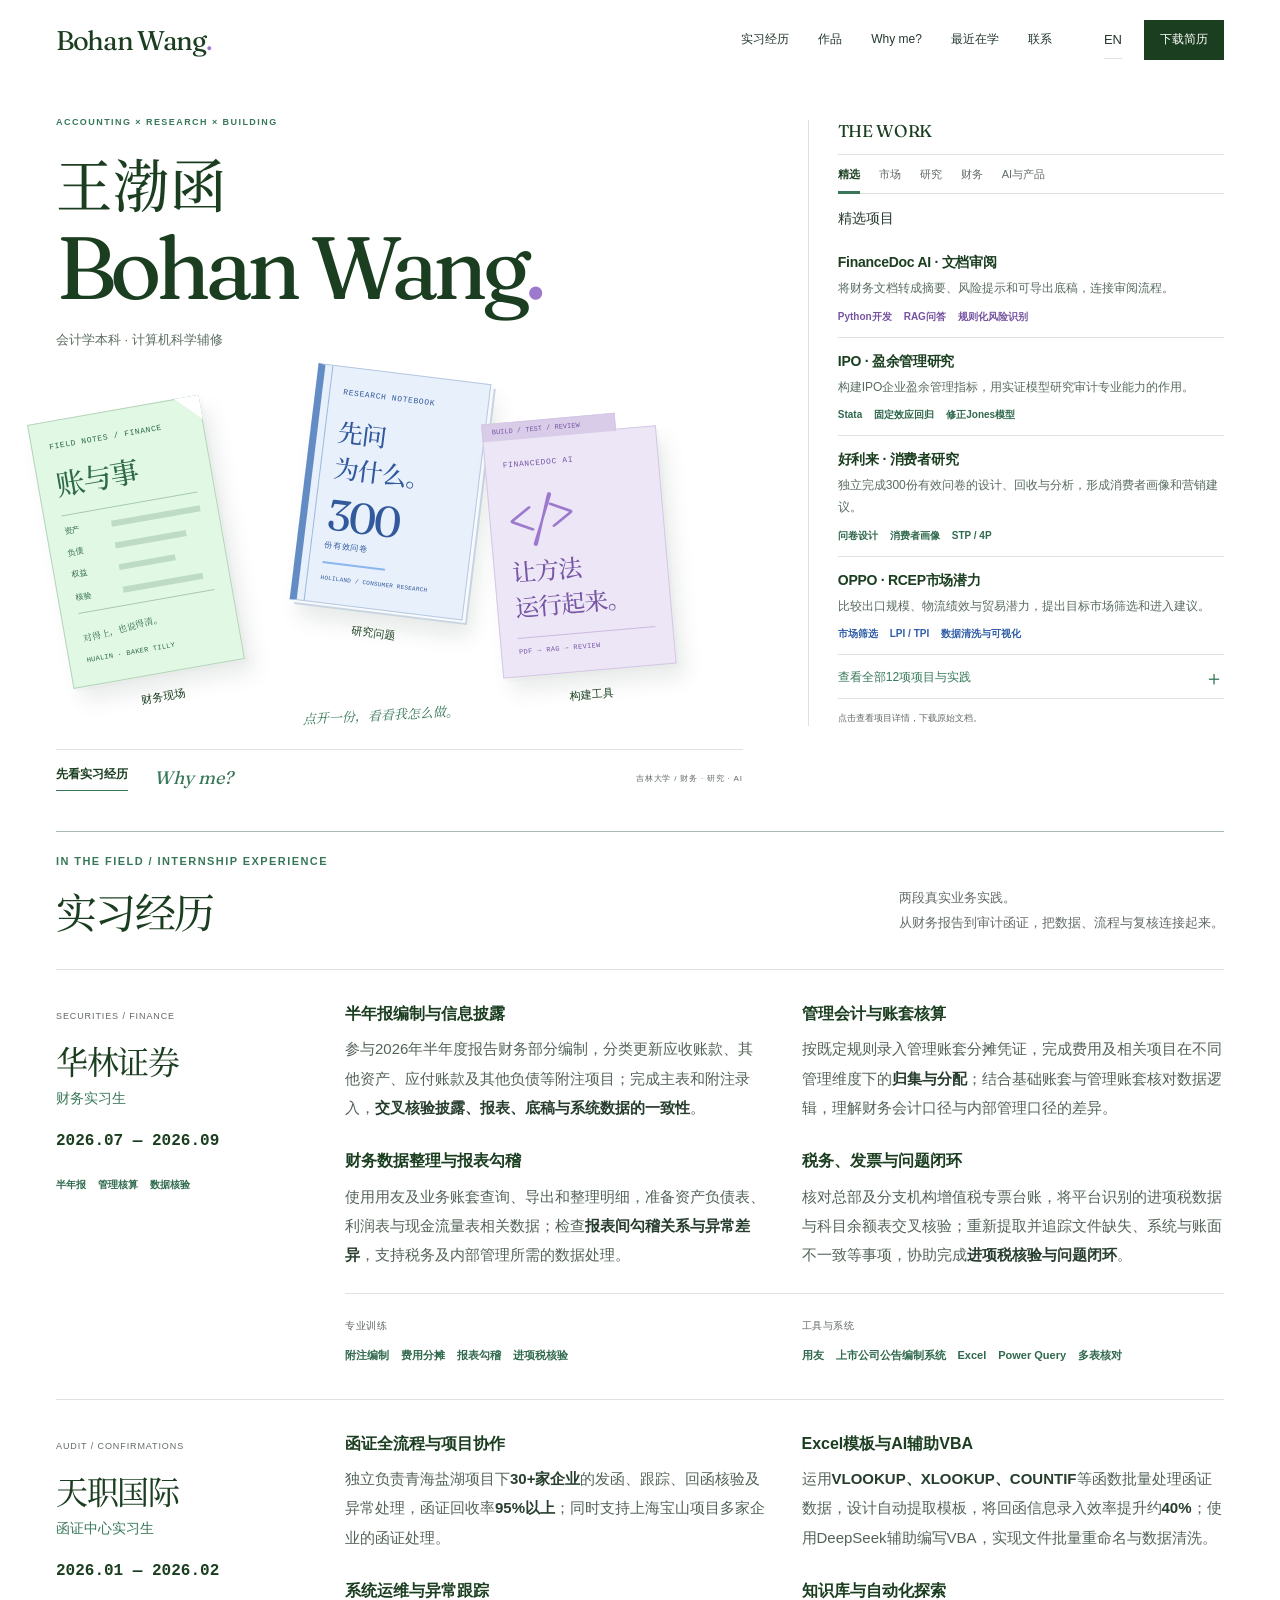
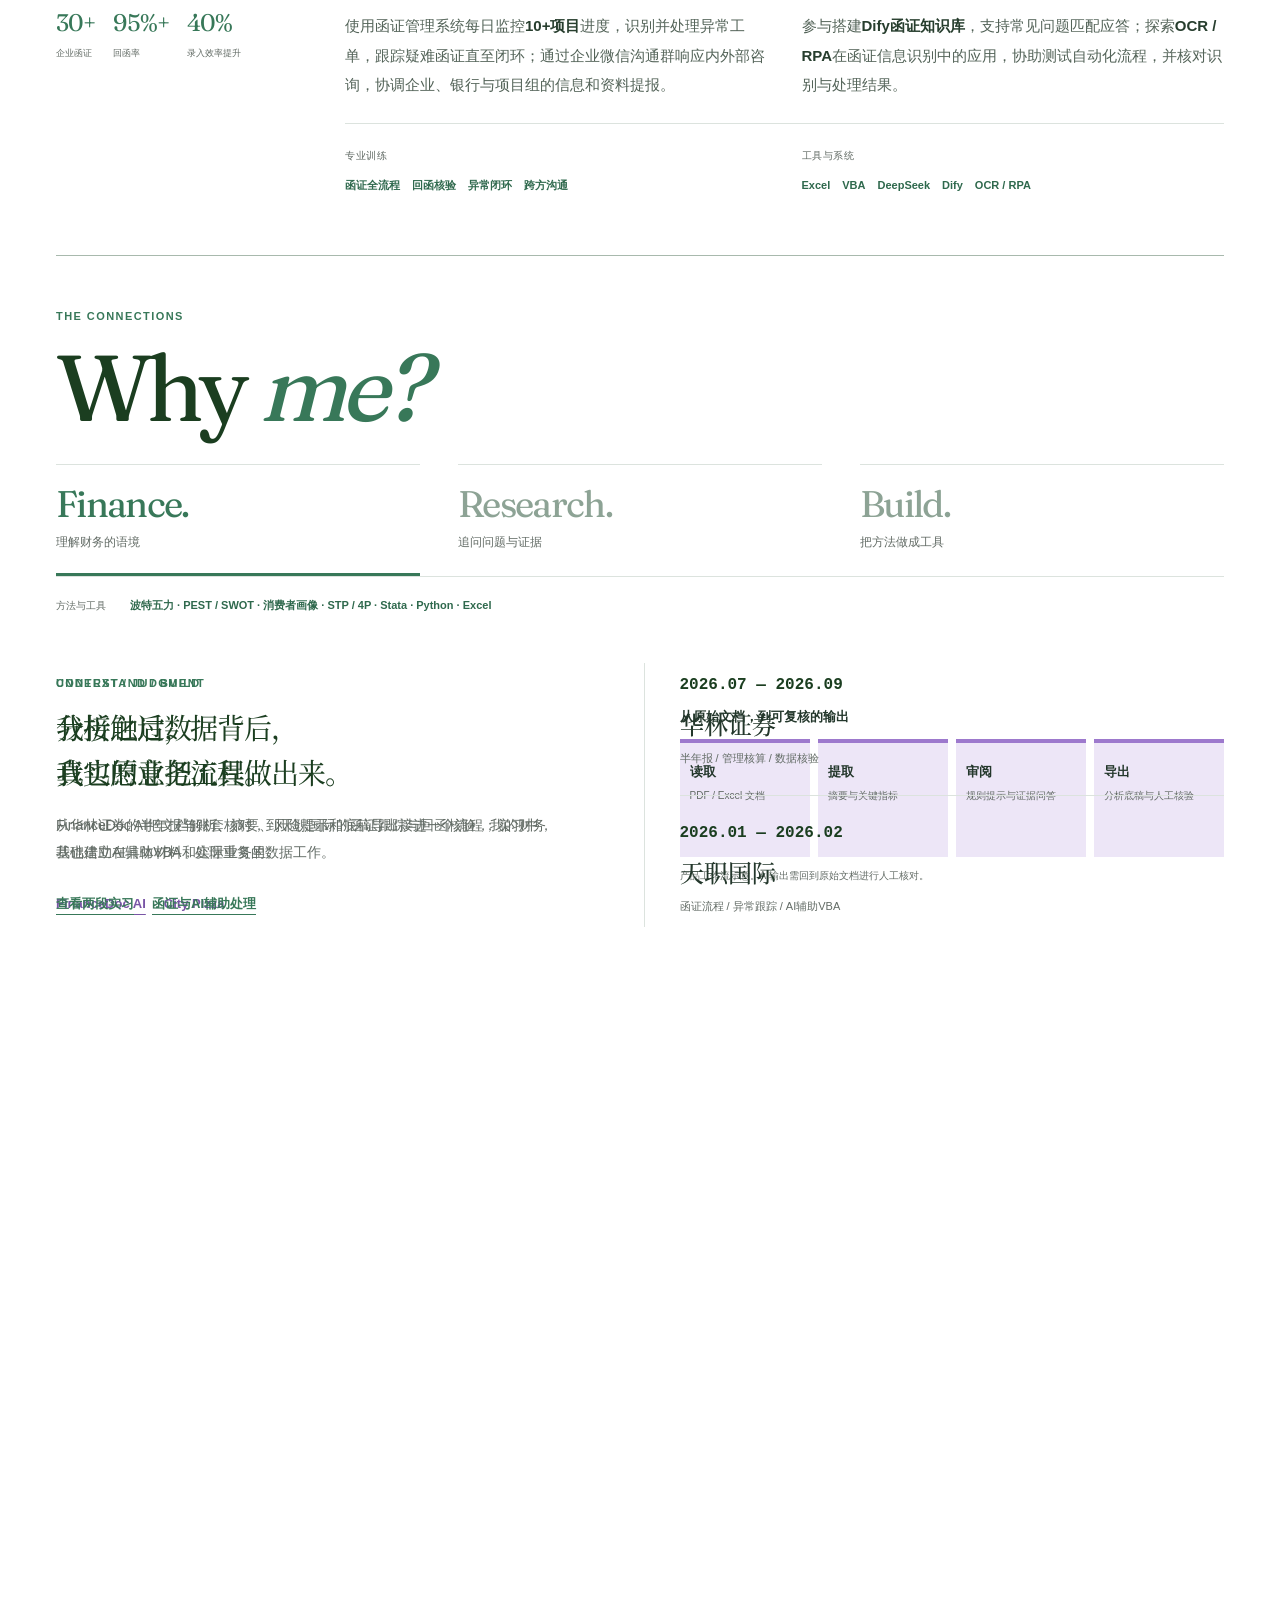
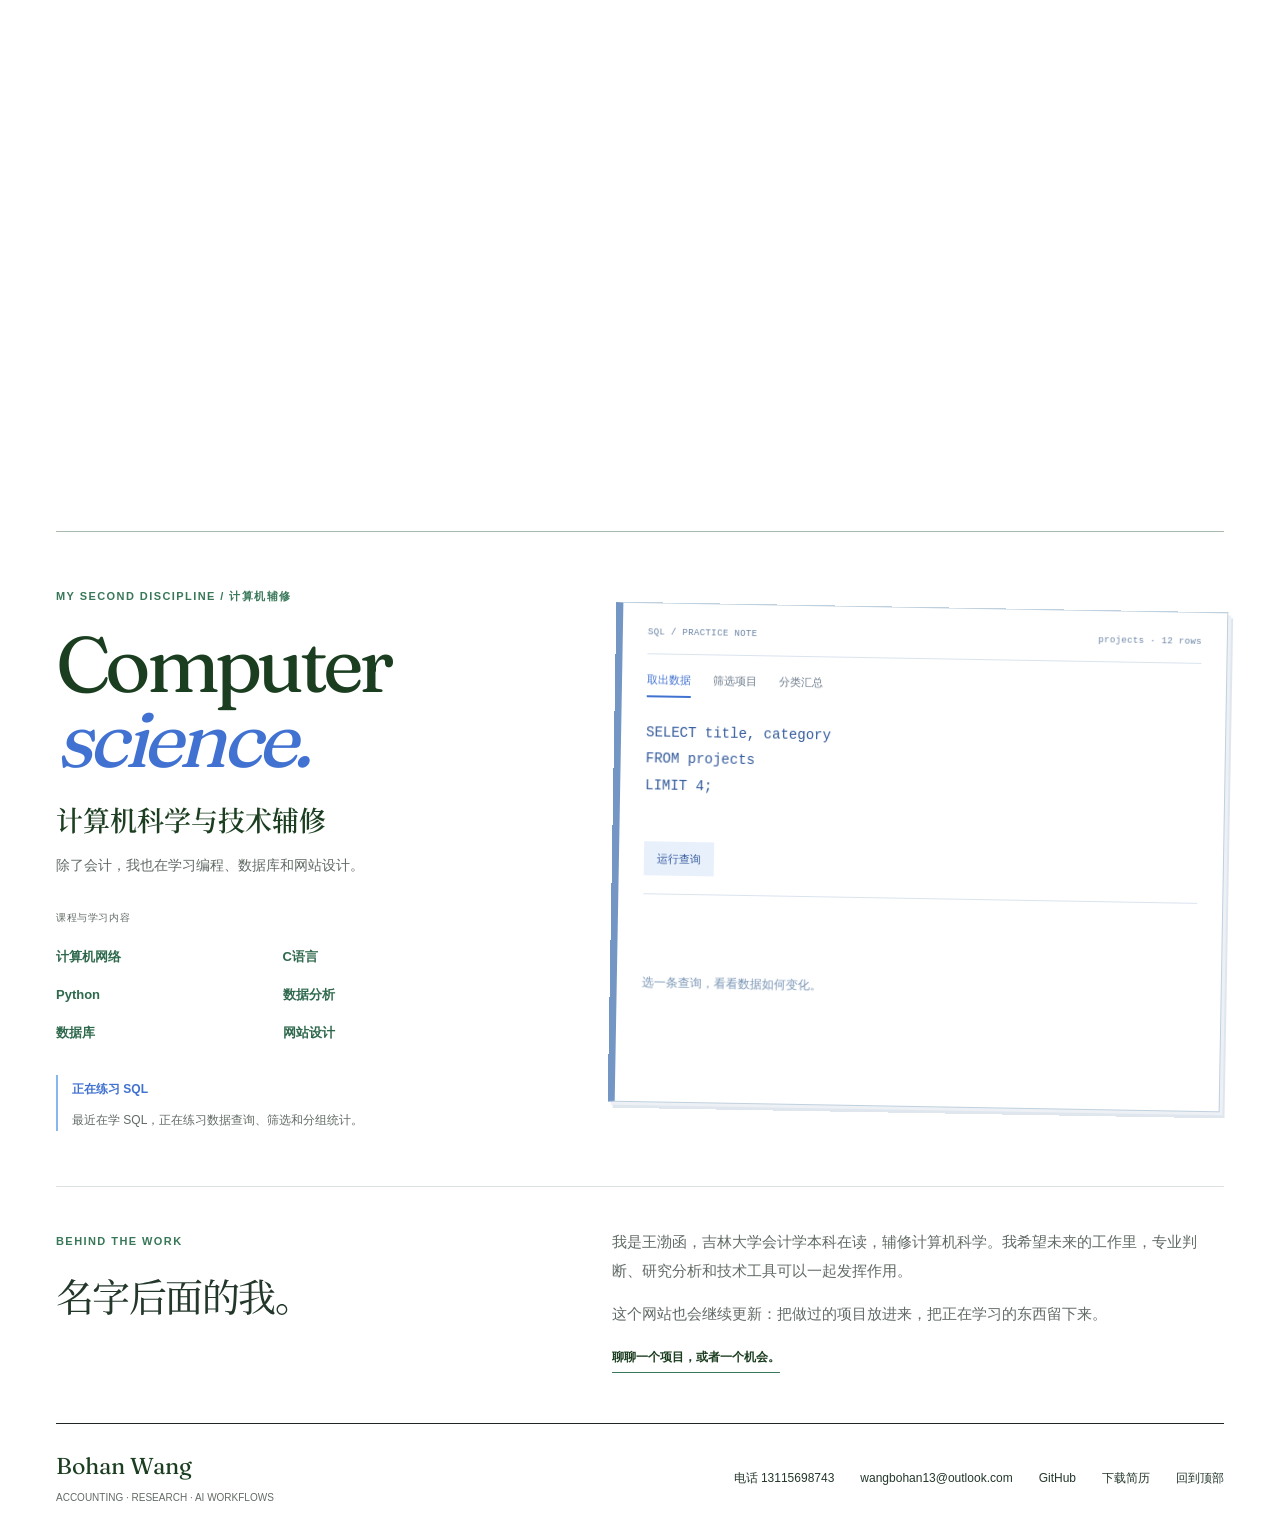
==== research-preview.html @ 7905afb4 "Publish redesigned bilingual portfolio and update README" ====
<!doctype html>
<html lang="zh-CN">
<head>
  <meta charset="utf-8">
  <meta name="viewport" content="width=device-width,initial-scale=1">
  <meta name="theme-color" content="#ffffff">
  <meta name="description" content="王渤函的项目与研究：会计、商业研究、消费者洞察与 AI 工作流。">
  <title>王渤函 — 研究与实践</title>
  <link rel="icon" href="data:image/svg+xml,%3Csvg xmlns='http://www.w3.org/2000/svg' viewBox='0 0 64 64'%3E%3Crect width='64' height='64' fill='%231b3e20'/%3E%3Ctext x='8' y='43' fill='white' font-family='Georgia' font-size='28'%3EBW%3C/text%3E%3C/svg%3E">
  <link rel="stylesheet" href="research-preview.css">
  <link rel="stylesheet" href="personal-home.css?rev=review10">
  <script defer src="research-data.js"></script>
  <script defer src="project-evidence.js"></script>
  <script defer src="internship-experience.js"></script>
  <script defer src="assets/alasql-4.21.0.min.js"></script>
  <script defer src="personal-home.js?rev=review10"></script>
  <script defer src="research-preview.js?rev=review10"></script>
</head>
<body>
  <a class="skip" href="#main">Skip to content / 跳至内容</a>
  <header class="masthead" id="top"></header>
  <main id="main"></main>
  <footer id="footer"></footer>
  <noscript>请启用 JavaScript 以浏览项目目录。简历：<a href="assets/Bohan-Wang-CV-CN.pdf">中文 PDF</a> / <a href="assets/Bohan-Wang-CV-EN.pdf">English PDF</a></noscript>
</body>
</html>
---- research-preview.css ----
/* Palette sampled from the BCG exhibit supplied by the user, not inferred brand tokens. */
:root{--white:#fff;--ink:#202622;--muted:#626b65;--green:#387859;--deep:#1b3e20;--bright:#55bd6a;--mint:#e1f8e5;--soft-green:#d9f1e0;--blue:#4172d1;--soft-blue:#e8f0fc;--purple:#9d79cd;--soft-purple:#ede6f7;--line:#dce3de;--sans:"Trebuchet MS",Arial,"Microsoft YaHei","PingFang SC",sans-serif;--serif:Georgia,"Times New Roman",serif;--max:1400px}
*{box-sizing:border-box}html{scroll-behavior:smooth;scroll-padding-top:100px}body{margin:0;background:var(--white);color:var(--ink);font-family:var(--sans);font-size:16px;line-height:1.65;-webkit-font-smoothing:antialiased}a{color:inherit;text-decoration:none}button{font:inherit;color:inherit;cursor:pointer}button,a{-webkit-tap-highlight-color:transparent}button{border:0;background:none}a:focus-visible,button:focus-visible,summary:focus-visible{outline:3px solid var(--blue);outline-offset:5px}button:disabled{cursor:default}::selection{background:var(--soft-green);color:var(--deep)}.wrap{width:min(var(--max),calc(100% - 112px));margin-inline:auto}.skip{position:fixed;top:-90px;left:16px;z-index:50;background:var(--deep);color:#fff;padding:12px}.skip:focus{top:12px}.masthead{position:sticky;top:0;z-index:20;background:#fffffff5;border-bottom:1px solid var(--line)}.head-inner{height:80px;display:flex;align-items:center;justify-content:space-between;gap:24px}.brand{display:flex;align-items:center;gap:14px}.brand-mark{font:700 31px/.9 var(--serif);letter-spacing:-3px;color:var(--deep);padding-right:15px;border-right:1px solid #b7c3bb}.brand-name{font-size:17px;font-weight:700;letter-spacing:.035em}.brand-name small{display:block;font:10px/1.4 var(--sans);letter-spacing:.14em;font-weight:400}.head-nav{display:flex;gap:29px;align-items:center;margin-left:auto;margin-right:28px}.head-nav a{font-size:14px}.head-nav a:hover{color:var(--green)}.head-actions{display:flex;gap:22px;align-items:center}.lang-switch{font-size:13px;padding:8px 0;border-bottom:1px solid var(--line)}.cv-button{display:inline-flex;align-items:center;justify-content:space-between;gap:25px;background:var(--deep);color:white;padding:10px 19px;font-size:14px;font-weight:700;white-space:nowrap}.cv-button:hover{background:var(--green)}.arrow{display:inline-block;transition:transform .22s}.link-arrow:hover .arrow,.index-link:hover .arrow{transform:translate(3px,-3px)}.eyebrow{font-size:11px;letter-spacing:.13em;font-weight:700;color:var(--green);text-transform:uppercase;line-height:1.4}.intro{display:flex;justify-content:space-between;align-items:flex-end;gap:32px;padding-top:33px;padding-bottom:27px}.intro h1{font-size:37px;line-height:1.25;letter-spacing:-.045em;margin:7px 0 0;font-weight:600}.intro h1 em{font:400 42px/1 var(--serif);color:var(--green);margin-left:10px;letter-spacing:-.035em}.intro-note{max-width:365px;font-size:13px;color:var(--muted);margin:0 0 3px}.intro-note strong{color:var(--ink);font-weight:400;display:block;margin-bottom:4px}.work-toolbar{border-block:1px solid var(--line);display:flex;align-items:center;justify-content:space-between;gap:20px;min-height:53px}.filters{display:flex;gap:28px;align-self:stretch}.filter{position:relative;white-space:nowrap;font-size:13px;padding:14px 0;color:var(--muted)}.filter.active{color:var(--deep);font-weight:700}.filter.active::after{content:'';position:absolute;bottom:-1px;left:0;right:0;height:3px;background:var(--green)}.filter:hover{color:var(--green)}.work-count{font-size:11px;letter-spacing:.08em;color:var(--muted);white-space:nowrap}.project-stage{display:grid;grid-template-columns:minmax(0,1.42fr) minmax(320px,1fr);gap:48px;padding-top:26px;padding-bottom:37px;align-items:stretch}.feature{position:relative;min-width:0;display:flex;flex-direction:column}.feature-nav{display:flex;align-items:center;gap:23px;margin-bottom:20px}.feature-tab{font-size:11px;padding:0 0 6px;color:var(--muted);border-bottom:1px solid transparent}.feature-tab.active{color:var(--deep);font-weight:700;border-color:var(--deep)}.feature-topline{display:flex;justify-content:space-between;align-items:center;gap:20px}.feature-category{font-size:11px;letter-spacing:.1em;color:var(--green);font-weight:700;text-transform:uppercase}.feature-year{font-size:11px;color:var(--muted)}.feature h2{font-size:35px;font-weight:500;line-height:1.42;letter-spacing:-.045em;margin:10px 0 13px;color:var(--deep);max-width:740px}.feature-summary{font-size:14px;color:var(--muted);margin:0;max-width:620px;line-height:1.8}.feature-figure{margin:21px 0 0;border-block:1px solid var(--line);padding:18px 0 11px}.figure-top{display:flex;gap:16px;align-items:center;justify-content:space-between;margin-bottom:12px}.figure-title{font-size:13px;font-weight:700}.sample-tag{font-size:11px;color:var(--muted);white-space:nowrap}.metric-chart{display:grid;gap:12px}.chart-row{text-align:left;display:grid;grid-template-columns:143px 1fr 57px;gap:16px;align-items:center;padding:0;width:100%;border-radius:0}.chart-label{font-size:12px;line-height:1.5}.bar-track{height:31px;background:var(--pale);position:relative}.bar-fill{height:100%;width:var(--value);background:var(--color);transform-origin:left;animation:grow .8s cubic-bezier(.2,.7,.3,1) both;animation-delay:var(--delay,0s)}.chart-row:hover .bar-fill,.chart-row:focus-visible .bar-fill{filter:brightness(.92)}.chart-value{font:700 27px/1 var(--sans);letter-spacing:-.06em;color:var(--color)}.chart-footnote{font-size:10px;line-height:1.6;color:var(--muted);margin:11px 0 0}.chart-insight{font-size:12px;color:var(--deep);line-height:1.7;margin:12px 0 0;min-height:22px}.feature-bottom{display:flex;align-items:center;justify-content:space-between;gap:24px;margin-top:auto;padding-top:19px}.text-link{font-size:13px;display:inline-flex;align-items:center;gap:29px;font-weight:700;border-bottom:1px solid var(--green);padding-bottom:5px;color:var(--deep)}.feature-bottom .feature-meta{font-size:11px;color:var(--muted)}.project-index{border-left:1px solid var(--line);padding-left:31px;min-width:0}.index-heading{display:flex;justify-content:space-between;align-items:baseline;gap:16px;padding-bottom:11px;border-bottom:1px solid var(--ink)}.index-heading h2{font-size:17px;line-height:1.5;margin:0;font-weight:600}.index-heading span{font-size:10px;color:var(--muted);letter-spacing:.08em}.index-list{margin:0;padding:0;list-style:none}.index-link{display:grid;grid-template-columns:5px minmax(0,1fr) 20px;gap:13px;align-items:center;border-bottom:1px solid var(--line);padding:10px 0;line-height:1.5;transition:background .2s,padding .2s}.index-link:hover{background:#f7faf7;padding-left:9px;padding-right:7px}.index-color{height:18px;width:3px;background:var(--item-color)}.index-title{font-size:13px}.index-link .arrow{font-size:17px;color:var(--muted)}.index-note{font-size:10px;color:var(--muted);margin:13px 0 0;line-height:1.6}.index-empty{padding:24px 0}.section-divider{border-top:1px solid var(--ink)}.section-header{display:flex;justify-content:space-between;align-items:end;gap:24px;padding-top:36px;padding-bottom:25px}.section-header h2{font-size:29px;letter-spacing:-.035em;font-weight:500;margin:5px 0 0;line-height:1.4}.section-header p{font-size:13px;color:var(--muted);max-width:410px;margin:0}.readings{display:grid;grid-template-columns:repeat(3,1fr);gap:34px;padding-bottom:42px}.reading{display:block;min-width:0}.reading-graphic{height:175px;background:var(--pale);position:relative;padding:24px;overflow:hidden;display:flex;align-items:center;justify-content:center;color:var(--item-color)}.reading h3{font-size:19px;font-weight:500;line-height:1.55;letter-spacing:-.02em;margin:13px 0 7px}.reading p{font-size:13px;color:var(--muted);line-height:1.8;margin:0}.reading .eyebrow{display:block;margin-top:18px;font-size:10px}.reading:hover h3{color:var(--green)}.reading-graphic .large-stat{font:400 78px/.9 var(--serif);letter-spacing:-.07em}.large-stat small{display:block;font:11px/1.5 var(--sans);letter-spacing:.04em;margin-top:11px}.mini-bars{position:absolute;right:25px;bottom:24px;display:flex;gap:7px;align-items:end;height:90px}.mini-bars i{width:17px;background:currentColor;opacity:.4}.mini-bars i:nth-child(1){height:47%}.mini-bars i:nth-child(2){height:70%}.mini-bars i:nth-child(3){height:100%;opacity:.9}.matrix-art{width:100%;height:100%;position:relative;border-left:1px solid #4172d14d;border-bottom:1px solid #4172d14d}.matrix-art::before,.matrix-art::after{content:'';position:absolute;background:#4172d126}.matrix-art::before{width:100%;height:1px;top:50%}.matrix-art::after{height:100%;width:1px;left:50%}.matrix-art i{position:absolute;width:12px;height:12px;background:var(--blue);border-radius:50%}.matrix-art span{position:absolute;right:0;top:0;font:italic 26px var(--serif);color:var(--blue)}.flow-mini{display:flex;align-items:center;justify-content:center;gap:10px;width:100%}.flow-mini span{display:grid;place-items:center;width:65px;height:75px;background:white;border-top:3px solid var(--purple);font-size:12px}.flow-mini i{font-style:normal;font-size:20px}.experience-grid{display:grid;grid-template-columns:1fr 1fr;gap:52px;padding-bottom:42px}.experience-item{display:grid;grid-template-columns:95px 1fr;gap:22px}.experience-date{font-size:12px;color:var(--muted);padding-top:6px}.experience-item h3{font-size:24px;font-weight:500;letter-spacing:-.04em;line-height:1.3;margin:0 0 5px}.experience-role{font-size:13px;color:var(--green);margin:0 0 15px}.experience-item ul{margin:0;padding-left:17px;font-size:14px;line-height:1.85;color:#49534c}.experience-tools{font-size:11px;color:var(--muted);padding-top:15px;border-top:1px solid var(--line);margin:18px 0 0;line-height:1.8}.about-section{display:grid;grid-template-columns:1fr 1fr;gap:60px;padding-block:36px 45px}.about-section h2{font:400 45px/1.15 var(--serif);letter-spacing:-.04em;margin:5px 0 0;color:var(--deep)}.about-copy p{font-size:15px;line-height:1.95;margin:0 0 15px}.about-tags{font-size:12px;color:var(--green);line-height:2}.footer-inner{border-top:1px solid var(--ink);padding-block:28px 34px;display:flex;justify-content:space-between;align-items:center;gap:24px}.footer-name{font:400 23px var(--serif);color:var(--deep)}.footer-links{display:flex;flex-wrap:wrap;gap:26px;font-size:12px}.footer-meta{font-size:10px;color:var(--muted);margin-top:7px}.flow-figure{width:100%;height:164px;display:block}.flow-figure text{font-family:var(--sans);font-size:12px;fill:var(--ink)}.flow-figure .svg-label{font-size:10px;fill:var(--muted)}.workflow-steps{display:grid;grid-template-columns:repeat(4,1fr);gap:12px;margin:10px 0}.workflow-step{border-top:4px solid var(--purple);padding:15px 10px;background:var(--soft-purple);min-height:96px}.workflow-step b{font-size:13px;display:block;margin-bottom:6px}.workflow-step small{font-size:10px;color:var(--muted);line-height:1.5;display:block}.detail-breadcrumb{display:flex;justify-content:space-between;gap:20px;padding-block:25px;font-size:12px;color:var(--muted)}.detail-breadcrumb a{color:var(--green)}.detail-hero{display:grid;grid-template-columns:minmax(0,1fr) 260px;gap:60px;border-bottom:1px solid var(--ink);padding:13px 0 34px}.detail-title{font-size:44px;line-height:1.38;letter-spacing:-.04em;font-weight:500;color:var(--deep);margin:13px 0 20px;max-width:950px}.detail-deck{font-size:18px;color:var(--muted);line-height:1.85;margin:0;max-width:850px}.detail-meta{border-top:3px solid var(--item-color);padding-top:17px;align-self:start}.detail-meta dt{font-size:10px;letter-spacing:.1em;color:var(--muted);text-transform:uppercase;margin-top:17px}.detail-meta dt:first-child{margin-top:0}.detail-meta dd{font-size:13px;line-height:1.75;margin:6px 0 0}.resource-link{display:flex;justify-content:space-between;align-items:center;gap:12px;border-bottom:1px solid var(--line);padding:12px 0;color:var(--deep);font-size:12px;font-weight:700}.resource-link:hover{color:var(--blue)}.detail-layout{display:grid;grid-template-columns:178px minmax(0,1fr);gap:60px;padding-block:34px 50px}.contents{position:sticky;top:114px;align-self:start}.contents p{font-size:10px;letter-spacing:.1em;color:var(--muted);margin:0 0 15px}.contents a{display:block;font-size:12px;line-height:1.6;padding:8px 0;border-left:2px solid transparent;padding-left:12px;color:var(--muted)}.contents a.active{color:var(--green);border-color:var(--green);font-weight:700}.detail-content{min-width:0;max-width:1000px}.detail-section{scroll-margin-top:110px;padding-bottom:34px;margin-bottom:25px;border-bottom:1px solid var(--line)}.detail-section h2{font-size:28px;font-weight:500;letter-spacing:-.03em;margin:0 0 20px;line-height:1.45}.detail-section>p{font-size:17px;line-height:1.95;color:#445048;max-width:800px}.finding-grid{display:grid;grid-template-columns:repeat(3,1fr);gap:26px}.finding{border-top:3px solid var(--item-color);padding-top:17px}.finding h3{font-size:17px;margin:0 0 10px;font-weight:600;line-height:1.6}.finding p{font-size:14px;color:var(--muted);margin:0;line-height:1.85}.detail-chart{padding:28px;background:white;border:1px solid var(--line);margin:25px 0}.detail-chart .figure-title{font-size:19px;font-weight:500}.detail-chart .metric-chart{margin-top:25px;gap:22px}.detail-chart .chart-row{grid-template-columns:190px 1fr 70px}.detail-chart .bar-track{height:40px}.detail-chart .chart-value{font-size:33px}.detail-chart .chart-label{font-size:14px}.detail-chart .chart-footnote{font-size:11px;margin-top:22px}.detail-chart .flow-figure{height:220px}.detail-chart .workflow-step{padding:25px 15px}.detail-chart .workflow-step b{font-size:16px}.detail-chart .workflow-step small{font-size:12px}.chart-expand{font-size:11px;color:var(--green);text-decoration:underline;white-space:nowrap}.methods-pair{display:grid;grid-template-columns:1fr 1fr;gap:32px;margin-top:25px}.methods-pair div{border-top:1px solid var(--line);padding-top:20px}.methods-pair h3{font-size:13px;color:var(--green);margin:0 0 12px}.methods-pair p{font-size:15px;color:var(--muted);line-height:1.85;margin:0}.resource-block{background:#f6f9f7;padding:25px}.resource-block .resource-link{font-size:14px}.resource-note{font-size:12px;color:var(--muted);line-height:1.8}.related-grid{display:grid;grid-template-columns:1fr 1fr;gap:30px}.related-link{border-top:3px solid var(--item-color);padding:21px 0}.related-link h3{font-size:19px;line-height:1.6;font-weight:500;margin:7px 0 10px}.related-link>span{font-size:12px;color:var(--green)}.error-page{padding:70px 0}dialog.chart-dialog{width:min(1100px,calc(100% - 32px));max-height:90vh;border:0;padding:40px;color:var(--ink);overflow:auto}dialog::backdrop{background:#15251cd9}.dialog-close{display:block;margin:0 0 20px auto;font-size:13px;color:var(--green)}.chart-dialog .detail-chart{border:0;margin:0;padding:0}.dialog-heading{font-size:24px;font-weight:500;margin:0 0 20px}html[lang=en] .intro h1{font:400 54px/1.05 var(--serif);letter-spacing:-.045em}html[lang=en] .intro h1 em{font:inherit;color:var(--green);margin:0}html[lang=en] .feature h2{font:400 37px/1.15 var(--serif);letter-spacing:-.035em}html[lang=en] .index-title{font-size:12px}html[lang=en] .intro-note{max-width:380px}html[lang=en] .section-header h2,html[lang=en] .detail-section h2{font-family:var(--serif);font-size:34px;line-height:1.2}html[lang=en] .reading h3,html[lang=en] .related-link h3{font:400 26px/1.2 var(--serif);letter-spacing:-.025em}html[lang=en] .detail-title{font:400 clamp(40px,4.1vw,64px)/1.1 var(--serif);letter-spacing:-.045em}html[lang=en] .chart-label{font-size:11px}html[lang=en] .experience-item h3{font-family:var(--serif);font-size:29px}
@keyframes grow{from{transform:scaleX(.03)}to{transform:scaleX(1)}}
@media(min-width:1700px){.intro{padding-top:42px;padding-bottom:32px}.feature h2{font-size:42px}.feature-summary{font-size:16px}.project-stage{gap:65px}.index-link{padding-block:12px}.index-title{font-size:14px}.feature-figure{margin-top:27px;padding-top:23px}.bar-track{height:36px}.metric-chart{gap:18px}}
@media(max-width:1200px){.wrap{width:calc(100% - 64px)}.project-stage{gap:28px;grid-template-columns:minmax(0,1.2fr) minmax(310px,1fr)}.project-index{padding-left:24px}.head-nav{gap:20px;margin-right:10px}.head-actions{gap:15px}.chart-row{grid-template-columns:122px 1fr 47px;gap:10px}.feature h2{font-size:31px}.intro-note{max-width:330px}.detail-layout{gap:32px;grid-template-columns:150px minmax(0,1fr)}.detail-hero{gap:32px}.experience-grid{gap:30px}.experience-item{grid-template-columns:77px 1fr;gap:15px}}
@media(max-width:900px){.head-nav{display:none}.intro{align-items:flex-start}.intro h1{font-size:31px}.intro h1 em{display:block;font-size:30px;margin:8px 0 0}.intro-note{max-width:300px}.project-stage{grid-template-columns:minmax(0,1fr)}.feature{padding-bottom:12px}.project-index{border-left:0;padding-left:0}.index-list{display:grid;grid-template-columns:1fr 1fr;column-gap:28px}.index-link{min-height:55px}.index-note{font-size:11px}.feature h2{font-size:36px}.feature-figure{margin-block:20px}.chart-row{grid-template-columns:155px 1fr 60px}.readings{gap:24px}.reading-graphic{height:150px;padding:17px}.reading-graphic .large-stat{font-size:65px}.mini-bars{right:18px}.flow-mini{gap:5px}.flow-mini span{width:50px;font-size:10px}.flow-mini i{font-size:14px}.experience-grid{grid-template-columns:1fr}.detail-hero{grid-template-columns:1fr}.detail-meta{display:grid;grid-template-columns:1fr 1fr;gap:25px;margin:0}.detail-meta dt{margin-top:0}.detail-layout{grid-template-columns:1fr}.contents{position:relative;top:0;display:flex;gap:20px;flex-wrap:wrap;border-bottom:1px solid var(--line);padding-bottom:16px}.contents p{display:none}.contents a{border-left:0;border-bottom:2px solid transparent;padding:5px 0}.contents a.active{border-color:var(--green)}.detail-chart .chart-row{grid-template-columns:155px 1fr 60px}.about-section{gap:35px}.footer-inner{align-items:start}.footer-links{max-width:55%;justify-content:flex-end;gap:14px 20px}}
@media(max-width:600px){.wrap{width:calc(100% - 36px)}.head-inner{height:68px;gap:12px}.brand{gap:9px}.brand-mark{font-size:26px;padding-right:11px}.brand-name{font-size:14px}.brand-name small{font-size:8px}.head-actions{gap:12px}.cv-button{font-size:11px;padding:9px 11px;gap:12px}.lang-switch{font-size:11px}.intro{display:block;padding-top:25px;padding-bottom:21px}.intro h1{font-size:33px}.intro h1 em{display:inline;font-size:33px;margin-left:8px}.intro-note{font-size:12px;margin-top:16px;max-width:100%}.intro-note strong{display:inline}.intro-note strong::after{content:' / '}.filters{gap:19px;overflow:auto}.work-toolbar{display:block}.work-count{display:none}.filter{font-size:12px;padding-block:13px}.project-stage{padding-top:22px;gap:24px}.feature-nav{gap:25px;margin-bottom:21px}.feature h2{font-size:30px;line-height:1.4}.feature-summary{font-size:13px}.feature-bottom{padding-top:5px}.feature-meta{max-width:50%;text-align:right}.figure-top{align-items:start}.figure-title{font-size:12px;max-width:72%}.sample-tag{font-size:10px}.chart-row{grid-template-columns:113px 1fr 46px;gap:9px}.chart-label{font-size:11px}.chart-value{font-size:24px}.bar-track{height:28px}.index-list{display:block}.index-link{min-height:47px;padding-block:12px}.index-title{font-size:14px}.section-header{padding-top:27px;display:block}.section-header h2{font-size:26px}.section-header p{margin-top:12px;font-size:12px}.readings{grid-template-columns:1fr;gap:26px}.reading{display:grid;grid-template-columns:115px 1fr;column-gap:18px}.reading-graphic{grid-row:1/4;height:150px;padding:13px}.reading .eyebrow{margin-top:0;font-size:9px}.reading h3{font-size:17px;margin:7px 0}.reading p{font-size:12px}.reading-graphic .large-stat{font-size:50px}.large-stat small{font-size:8px}.mini-bars{display:none}.matrix-art span{font-size:16px}.flow-mini{flex-direction:column;gap:4px}.flow-mini span{width:70px;height:28px;border-top-width:2px}.flow-mini i{display:none}.experience-item{grid-template-columns:66px 1fr;gap:15px}.experience-date{font-size:10px}.experience-item h3{font-size:23px}.experience-item ul{font-size:13px}.about-section{grid-template-columns:1fr;gap:22px;padding-block:27px}.about-section h2{font-size:37px}.about-copy p{font-size:14px}.footer-inner{display:block}.footer-links{max-width:none;justify-content:flex-start;margin-top:19px;font-size:11px;gap:14px}.detail-breadcrumb{font-size:10px;padding-block:22px}.detail-title{font-size:32px}.detail-deck{font-size:16px}.detail-hero{padding-top:4px}.detail-meta{grid-template-columns:1fr;gap:17px}.detail-layout{padding-top:20px;gap:25px}.contents{gap:15px}.contents a{font-size:11px}.detail-section h2{font-size:25px}.finding-grid{grid-template-columns:1fr;gap:20px}.finding{padding-top:13px}.finding h3{font-size:17px}.detail-section>p{font-size:15px}.detail-chart{padding:16px 12px;margin-inline:-4px}.detail-chart .figure-title{font-size:15px}.detail-chart .chart-row{grid-template-columns:101px 1fr 44px;gap:8px}.detail-chart .chart-label{font-size:11px}.detail-chart .bar-track{height:31px}.detail-chart .chart-value{font-size:24px}.detail-chart .chart-footnote{font-size:10px}.methods-pair{grid-template-columns:1fr;gap:24px}.related-grid{grid-template-columns:1fr}.resource-block{padding:20px}.workflow-steps{grid-template-columns:1fr 1fr}.workflow-step{min-height:88px}.detail-chart .workflow-step{padding:15px 10px}.detail-chart .workflow-step b{font-size:13px}.detail-chart .workflow-step small{font-size:11px}.flow-figure,.detail-chart .flow-figure{height:auto;aspect-ratio:600/180}dialog.chart-dialog{padding:20px}.dialog-heading{font-size:20px}html[lang=en] .intro h1{font-size:43px}html[lang=en] .feature h2{font-size:34px}html[lang=en] .index-title{font-size:13px}html[lang=en] .reading h3{font-size:21px}html[lang=en] .detail-title{font-size:39px}html[lang=en] .chart-label{font-size:10px}}
.chart-value{color:var(--value-ink,var(--color))}.market-art{text-align:center;color:var(--blue)}.market-art>span{font:italic 43px/1.1 var(--serif);letter-spacing:-.045em;white-space:nowrap}.market-art i{font-size:28px;font-weight:400;opacity:.55;margin-inline:10px}.market-art small{display:block;font-size:9px;letter-spacing:.08em;margin-top:16px}.detail-meta .resource-link{font-size:13px}.detail-meta .resource-link small{font-size:10px}
@media(min-width:901px){.index-link{padding-block:8px}}
@media(min-width:1700px){.index-link{padding-block:8px}}
@media(max-width:600px){html[lang=zh-CN] .intro h1 em{display:block;white-space:nowrap;margin:7px 0 0}.market-art>span{font-size:21px;white-space:normal}.market-art i{font-size:16px;margin-inline:2px}.market-art small{font-size:7px;margin-top:13px;line-height:1.8}}
@media(prefers-reduced-motion:reduce){html{scroll-behavior:auto}*,*::before,*::after{animation:none!important;transition:none!important}}
@media print{.masthead,.contents,.chart-expand,.head-actions,.feature-nav,.filters{display:none}body{font-size:11pt}.wrap{width:100%}.detail-layout{display:block}.detail-hero{grid-template-columns:1fr}.detail-section{break-inside:avoid}.detail-meta{display:block}.footer-inner{margin-top:20px}a{color:#000}}
---- personal-home.css ----
@font-face{font-family:Fraunces;src:url('assets/Fraunces.woff2') format('woff2');font-weight:100 900;font-display:swap}
@font-face{font-family:PersonalCN;src:url('assets/SourceHanSerifCN-VF.woff2') format('woff2');font-weight:200 900;font-display:swap}
:root{--personal-serif:Fraunces,Georgia,serif;--personal-cn:PersonalCN,'Songti SC',serif}
.personal-presentation{color:#23372b}
.personal-presentation .masthead{border-bottom:0;background:#fffffff2}
.personal-presentation .brand-mark{display:none}
.personal-presentation .brand-name{font:550 27px/1 var(--personal-serif);letter-spacing:-.05em;color:var(--deep)}
.signature-dot{color:var(--purple)}
.personal-presentation .head-nav a{font-size:12px}
.personal-presentation .cv-button{font-size:12px;padding:10px 16px;font-weight:400}
.personal-presentation .footer-name{font-family:var(--personal-serif)}
.personal-opening{display:grid;grid-template-columns:minmax(0,1.65fr) minmax(330px,1fr);gap:65px;padding:36px 0 40px;align-items:start}
.personal-intro{min-width:0}
.identity-top{display:flex;justify-content:space-between;align-items:center;gap:16px}
.identity-top .eyebrow{font-size:9px;letter-spacing:.16em}
.now-link{font-size:11px;color:var(--blue);border-bottom:1px dotted #8ab6f0;padding-bottom:3px;white-space:nowrap}
.personal-name{margin:19px 0 16px;color:var(--deep);font-weight:500;letter-spacing:-.06em}
.personal-name>[lang=zh-CN]{display:block;font:500 clamp(47px,4.4vw,68px)/1.25 var(--personal-cn);letter-spacing:.015em}
.personal-name>[lang=en]{display:block;font:550 clamp(75px,6.9vw,108px)/.98 var(--personal-serif);letter-spacing:-.065em;margin-top:7px}
.personal-name i{font-style:normal;color:var(--purple)}
.personal-description{font-size:13px;color:#5b6e60;line-height:1.9;margin:0;max-width:600px}
.object-workbench{height:318px;position:relative;max-width:820px;margin-top:19px;perspective:1100px}
.work-object{position:absolute;width:clamp(152px,13.6vw,196px);color:var(--deep);transform:rotate(var(--tilt));transform-origin:50% 85%;transition:transform .45s cubic-bezier(.2,.8,.2,1);z-index:1}
.finance-object{left:2%;top:35px;--tilt:-10deg}
.research-object{left:34%;top:1px;--tilt:7deg}
.build-object{left:65%;top:44px;--tilt:-5deg}
.work-object:hover,.work-object:focus-visible{transform:translateY(-13px) rotate(0deg);z-index:4}
.artifact-page{position:relative;display:block;min-height:220px;box-shadow:3px 4px 0 #d3d8d124,8px 15px 19px #28483219;transition:box-shadow .4s;padding:19px 17px;text-align:left}
.work-object:hover .artifact-page{box-shadow:4px 6px 0 #d3d8d140,11px 22px 22px #28483226}
.paper-top{font:8px/1.4 'Courier New',monospace;letter-spacing:.08em;display:block}
.ledger-page{background:#e1f8e5;border:1px solid #b6d4bc;color:#2f6a47;padding-right:17px}
.paper-corner{position:absolute;top:-1px;right:-1px;width:25px;height:25px;background:white;clip-path:polygon(0 0,100% 0,100% 100%)}
.paper-corner::after{content:'';position:absolute;inset:0;background:#bcdcc5;clip-path:polygon(0 0,0 100%,100% 100%)}
.ledger-heading{display:block;font:500 29px/1.1 var(--personal-cn);margin-top:16px;margin-bottom:16px;letter-spacing:-.05em}
.ledger-table{display:grid;grid-template-columns:40px 1fr;gap:9px 8px;font-size:8px;border-block:1px solid #a9c9b2;padding-block:9px}
.ledger-table i{height:6px;background:#bddbc5;margin-top:4px;position:relative}
.ledger-table i:nth-of-type(2){width:80%}.ledger-table i:nth-of-type(3){width:63%}.ledger-table i:last-of-type{width:90%}
.ledger-stamp{font-size:9px;display:block;transform:rotate(-5deg);padding:4px 0;margin-top:9px;font-family:var(--personal-cn)}
.page-foot{display:block;font:7px/1.6 'Courier New',monospace;letter-spacing:.04em;margin-top:10px}
.research-book{background:#e8f0fc;color:#31599b;border:1px solid #b7c9df;border-left:7px solid #638cc4;padding-left:21px;min-height:237px;box-shadow:3px 2px 0 #f7f9fd,5px 4px 0 #c8d4e1,10px 17px 20px #2848321c}
.book-binding{position:absolute;left:7px;top:0;bottom:0;width:1px;background:#9db8db}
.research-heading{font:500 25px/1.45 var(--personal-cn);display:block;margin:15px 0 8px;letter-spacing:-.035em}
.research-number{display:block;font:500 43px/1 var(--personal-serif);letter-spacing:-.06em}
.research-number>span{display:block;font:8px/1.6 var(--sans);letter-spacing:.1em;margin-top:4px}
.research-underline{display:block;width:63px;height:2px;background:#8ab6f0;margin:10px 0}
.research-book .page-foot{font-size:6px}
.tool-folder{background:#ede6f7;color:#7757a5;border:1px solid #d4c7e4;min-height:215px;margin-top:17px;padding-top:20px}
.folder-tab{position:absolute;top:-17px;left:-1px;min-width:78%;height:18px;background:#d9cce9;border:1px solid #d4c7e4;border-bottom:0;font:7px/17px 'Courier New',monospace;padding-left:9px}
.code-mark{display:block;font:400 55px/1 var(--personal-serif);letter-spacing:-.13em;transform:rotate(-5deg);margin:18px 0 12px;color:#9d79cd}
.tool-heading{font:500 24px/1.45 var(--personal-cn);display:block;letter-spacing:-.04em}
.tool-chain{display:block;font:7px/1.5 'Courier New',monospace;letter-spacing:.05em;border-top:1px solid #cbb9de;margin-top:13px;padding-top:8px}
.object-caption{display:flex;justify-content:center;align-items:center;gap:13px;text-align:center;font-size:11px;margin-top:14px}
.workbench-scribble{position:absolute;left:36%;bottom:-3px;color:var(--green);font:italic 13px/1.4 var(--personal-cn);transform:rotate(-3deg);white-space:nowrap}
.personal-intro-bottom{display:flex;justify-content:space-between;align-items:center;gap:20px;margin-top:28px;border-top:1px solid var(--line);padding-top:15px}
.why-anchor{font:italic 21px/1 var(--personal-serif);display:inline-flex;gap:29px;align-items:center;color:var(--green)}
.why-anchor>span{font:12px var(--sans)}
.personal-intro-bottom>span{font-size:8px;letter-spacing:.1em;color:var(--muted)}
.personal-catalog{border-left:1px solid var(--line);padding-left:29px;margin-top:4px;min-width:0}
.catalog-kicker{display:flex;justify-content:space-between;align-items:center;font-size:9px;letter-spacing:.1em;color:var(--muted);margin-bottom:13px}
.catalog-kicker>span:first-child{font:500 17px var(--personal-serif);letter-spacing:-.02em;color:var(--deep)}
.personal-filters{gap:19px;display:flex;align-items:center;border-block:1px solid var(--line);margin-bottom:14px}
.personal-filters .filter{padding:10px 0;font-size:11px}
.personal-index .index-heading{border-bottom:0;padding-bottom:10px}
.personal-index .index-heading h2{font-size:14px;font-weight:400}
.personal-index .index-heading>span{font-size:8px}
.personal-index .index-link{padding-block:9px;gap:11px}
.personal-index .index-title{font-size:12px}
.personal-index .index-color{height:15px;width:2px}
.personal-index .index-note{font-size:9px}
.personal-index .index-link:hover{background:var(--soft-green);padding-left:9px}
.catalog-note{font-size:10px;color:var(--green);display:block;margin-top:20px;line-height:1.7}
.why-section{border-top:1px solid #a8b9ad;padding-top:46px;padding-bottom:50px}
.why-heading{display:flex;align-items:end;justify-content:space-between;gap:30px;margin-bottom:30px}
.why-heading h2{font:500 clamp(67px,7.3vw,110px)/1 var(--personal-serif);letter-spacing:-.065em;margin:12px 0 0;color:var(--deep)}
.why-heading h2 em{font-weight:400;color:var(--green)}
.why-choices{display:grid;grid-template-columns:repeat(3,1fr);border-bottom:1px solid var(--line);gap:38px}
.why-choice{text-align:left;position:relative;padding:20px 25px 20px 0;border-top:1px solid var(--line);border-bottom:3px solid transparent;transition:color .2s,border-color .2s}
.why-choice.active{border-bottom-color:var(--green)}
.why-choice:nth-child(2).active{border-bottom-color:var(--blue)}
.why-choice:nth-child(3).active{border-bottom-color:var(--purple)}
.why-choice strong{display:block;font:500 37px/1 var(--personal-serif);letter-spacing:-.045em;color:#8da395}
.why-choice.active strong{color:var(--green)}
.why-choice:nth-child(2).active strong{color:var(--blue)}
.why-choice:nth-child(3).active strong{color:#8969b4}
.why-choice>span{display:block;font-size:12px;margin-top:11px;color:var(--muted)}
.why-evidence{display:grid;grid-template-columns:1fr 1.08fr;gap:50px;align-items:center;padding-top:38px;min-height:320px}
.proof-copy h3{font:450 28px/1.6 var(--personal-cn);letter-spacing:-.04em;margin:10px 0 17px;color:var(--deep)}
.proof-copy>p{font-size:14px;color:var(--muted);line-height:1.95;margin:0;max-width:500px}
.proof-links{display:flex;gap:18px;flex-wrap:wrap;margin-top:22px}
.proof-links a{font-size:12px;color:var(--green);border-bottom:1px solid #a0bba8;padding-bottom:3px}
.proof-visual{margin:0;min-width:0}
.proof-field{padding:10px 0 10px 35px;border-left:1px solid var(--line)}
.proof-field article+article{margin-top:27px;padding-top:25px;border-top:1px solid var(--line)}
.proof-field time{font:10px 'Courier New',monospace;display:block;color:var(--muted);margin-bottom:7px}
.proof-field strong{font:500 24px/1.5 var(--personal-cn);display:block}
.proof-field span{font-size:11px;color:var(--muted);display:block;margin-top:7px;line-height:1.8}
.proof-chart{padding:23px;background:#f6fbf7}
.proof-chart .chart-row{grid-template-columns:136px 1fr 49px;gap:12px}
.proof-chart .bar-track{height:26px}
.proof-chart .chart-value{font-size:25px}
.proof-chart .chart-label{font-size:11px}
.proof-workflow{border-left:1px solid var(--line);padding-left:35px}
.proof-workflow .workflow-steps{gap:8px}
.proof-workflow .workflow-step{padding:18px 10px;min-height:118px}
.learning-section{padding:50px 0 55px;border-top:1px solid #a8b9ad;display:grid;grid-template-columns:.88fr 1.12fr;gap:75px;align-items:center}
.learning-copy h2{font:500 clamp(63px,6.8vw,98px)/.95 var(--personal-serif);letter-spacing:-.06em;margin:19px 0 24px;color:var(--deep)}
.learning-copy h2 em{font-weight:400;color:var(--blue)}
.learning-copy h3{font:450 25px/1.5 var(--personal-cn);margin:0 0 12px}
.learning-copy>p{font-size:14px;line-height:1.95;color:var(--muted);max-width:360px;margin:0 0 18px}
.learning-note{font-size:10px;color:var(--muted);border-bottom:1px dotted #a6b4ac;padding-bottom:6px}
.sql-notebook{border:1px solid #bfd0de;border-left:7px solid #7396c5;background:white;box-shadow:3px 3px 0 #edf1f6,5px 6px 0 #dfe6ed;transform:rotate(1deg);padding:23px 25px;min-width:0;transition:transform .4s}
.sql-notebook:hover,.sql-notebook:focus-within{transform:rotate(0deg)}
.notebook-top{display:flex;justify-content:space-between;gap:20px;align-items:center;font:9px/1.5 'Courier New',monospace;color:#6882a3;letter-spacing:.04em;border-bottom:1px solid #dae3ee;padding-bottom:13px}
.sql-modes{display:flex;gap:22px;margin-top:16px}
.sql-mode{font-size:11px;padding:0 0 7px;border-bottom:2px solid transparent;color:#6c7a8b}
.sql-mode.active{color:var(--blue);border-color:var(--blue)}
.sql-code{font:14px/1.9 'Courier New',monospace;color:#31599b;margin:22px 0;white-space:pre-wrap;overflow-wrap:anywhere;min-height:100px;tab-size:2}
.sql-code code{font:inherit}
.sql-actions{display:flex;gap:20px;align-items:center;padding-bottom:18px;border-bottom:1px solid #dae3ee}
.sql-run{font-size:11px;padding:8px 13px;background:var(--soft-blue);color:#31599b;white-space:nowrap}
.sql-run>span{margin-left:16px}
.sql-run:hover{background:#d3e3f6}
.sql-status{font-size:9px;line-height:1.6;color:var(--muted)}
.sql-output{min-height:170px;margin-top:14px}
.sql-empty{display:flex;align-items:center;gap:19px;min-height:150px;color:#7894b4}
.sql-empty>span{font:40px var(--personal-serif)}
.sql-empty p{font-size:12px;line-height:1.8;margin:0}
.result-heading{display:flex;justify-content:space-between;font:9px/1.5 'Courier New',monospace;color:#6882a3;margin-bottom:8px}
.sql-table-scroll{overflow-x:auto}
.sql-table{width:100%;border-collapse:collapse;font-size:10px;text-align:left;table-layout:auto}
.sql-table th{font:10px/1.6 'Courier New',monospace;color:#31599b;border-bottom:1px solid #bfd0de;padding:8px;font-weight:700}
.sql-table td{border-bottom:1px solid #e5ebf2;padding:8px;line-height:1.6;color:#576a81;overflow-wrap:anywhere}
.personal-home>#experience{padding-top:15px}
.personal-home .section-header h2{font-family:var(--personal-cn);font-size:32px;line-height:1.5;font-weight:450}
.personal-home .experience-item h3{font-family:var(--personal-cn);font-weight:450;font-size:26px}
.personal-about{display:grid;grid-template-columns:.88fr 1.12fr;gap:75px;padding:40px 0 50px;border-top:1px solid var(--line)}
.personal-about h2{font:450 38px/1.5 var(--personal-cn);letter-spacing:-.04em;margin:13px 0 0}
.personal-about>div>p{font-size:15px;color:var(--muted);line-height:1.95;margin:0 0 14px}
.personal-about .text-link{font-size:12px;margin-top:5px}
.personal-presentation .detail-title{font-family:var(--personal-cn);font-weight:450}
.personal-presentation .detail-section h2{font-family:var(--personal-cn);font-weight:450}
html[lang=en] .personal-presentation .detail-title{font-family:var(--personal-serif);font-weight:500}
html[lang=en] .personal-presentation .detail-section h2{font-family:var(--personal-serif)}
html[lang=en] .ledger-heading{font-family:var(--personal-serif);font-size:27px}
html[lang=en] .ledger-stamp{font:7px 'Courier New',monospace}
html[lang=en] .research-heading,html[lang=en] .tool-heading{font-family:var(--personal-serif);font-size:25px;line-height:1.16}
html[lang=en] .proof-copy h3{font:500 35px/1.2 var(--personal-serif);letter-spacing:-.03em}
html[lang=en] .learning-copy h3{font:500 29px/1.2 var(--personal-serif)}
html[lang=en] .personal-about h2{font:500 45px/1.2 var(--personal-serif)}
html[lang=en] .personal-home .section-header h2,html[lang=en] .personal-home .experience-item h3,html[lang=en] .proof-field strong{font-family:var(--personal-serif)}
html[lang=en] .personal-index .index-title{font-size:11px}
@media(min-width:1700px){.personal-opening{gap:80px}.personal-catalog{padding-left:35px}.personal-index .index-title{font-size:13px}.personal-index .index-link{padding-block:10px}.personal-description{font-size:15px}.object-workbench{height:338px}.artifact-page{min-height:238px}.research-book{min-height:253px}.tool-folder{min-height:226px}.work-object{width:196px}.build-object{top:57px}.research-heading{font-size:27px}.tool-heading{font-size:26px}.personal-intro-bottom{margin-top:22px}}
@media(max-width:1200px){.personal-opening{grid-template-columns:minmax(0,1.55fr) minmax(300px,1fr);gap:35px;padding-top:28px}.personal-catalog{padding-left:24px}.personal-filters{gap:13px}.identity-top{align-items:start}.identity-top .eyebrow{font-size:8px;max-width:230px;line-height:1.7}.work-object{width:152px}.artifact-page{padding:16px 13px;min-height:210px}.research-book{padding-left:20px;min-height:226px}.tool-folder{min-height:207px}.ledger-heading{font-size:26px}.research-heading{font-size:23px}.tool-heading{font-size:22px}.object-workbench{height:303px}.build-object{left:65%;top:45px}.personal-name>[lang=en]{font-size:76px}.personal-name>[lang=zh-CN]{font-size:49px}.workbench-scribble{font-size:11px;left:31%}.why-evidence{gap:35px}.learning-section,.personal-about{gap:45px}.proof-chart{padding:18px}.proof-chart .chart-row{grid-template-columns:120px 1fr 43px;gap:8px}.why-choice strong{font-size:33px}.sql-notebook{padding:20px}.head-nav{gap:21px}}
@media(max-width:1000px) and (min-width:901px){.work-object{width:131px}.artifact-page{padding:14px 11px;min-height:195px}.research-book{min-height:211px;padding-left:17px}.tool-folder{min-height:196px}.research-heading{font-size:21px}.tool-heading{font-size:21px}.paper-top{font-size:6px}.ledger-stamp{font-size:7px}.personal-name>[lang=en]{font-size:65px}.personal-catalog{padding-left:18px}.personal-filters{gap:10px}.personal-index .index-title{font-size:11px}.personal-intro-bottom>span{font-size:7px}.personal-description{font-size:12px}.object-workbench{height:284px}.workbench-scribble{left:23%}.proof-chart .chart-row{grid-template-columns:100px 1fr 39px}.proof-chart .chart-label{font-size:10px}}
@media(max-width:900px){.personal-opening{grid-template-columns:1fr;padding-top:25px;gap:40px}.personal-name>[lang=en]{font-size:100px}.personal-name>[lang=zh-CN]{font-size:59px}.identity-top .eyebrow{max-width:none;font-size:9px}.personal-description{font-size:14px}.object-workbench{height:338px;max-width:690px;margin:25px auto 0}.work-object{width:180px}.artifact-page{min-height:225px;padding:20px 17px}.research-book{min-height:244px;padding-left:24px}.tool-folder{min-height:225px}.research-heading{font-size:27px}.tool-heading{font-size:25px}.paper-top{font-size:8px}.personal-intro-bottom>span{font-size:9px}.workbench-scribble{font-size:13px;bottom:-4px;left:36%}.personal-catalog{border-left:0;padding-left:0}.personal-filters{gap:25px}.personal-filters .filter{font-size:12px}.personal-index .index-list{grid-template-columns:1fr 1fr;display:grid;gap:0 30px}.personal-index .index-link{min-height:44px}.personal-index .index-title,html[lang=en] .personal-index .index-title{font-size:12px}.catalog-note{font-size:12px;margin-top:15px}.why-heading h2{font-size:85px}.why-evidence{grid-template-columns:1fr;gap:28px;min-height:0}.proof-copy>p{max-width:650px}.proof-field{padding:20px 25px;background:#f5faf6;border-left:3px solid var(--green);display:grid;grid-template-columns:1fr 1fr;gap:27px}.proof-field article+article{border-top:0;border-left:1px solid var(--line);padding:0 0 0 25px;margin:0}.proof-copy h3 br{display:none}.proof-chart{max-width:650px}.proof-workflow{padding:0;border-left:0}.proof-chart .chart-row{grid-template-columns:160px 1fr 55px;gap:15px}.why-choice strong{font-size:32px}.learning-section{gap:30px;grid-template-columns:.8fr 1.2fr}.learning-copy h2{font-size:68px}.learning-copy>p{font-size:13px}.sql-notebook{padding:17px}.sql-code{font-size:12px}.sql-table{font-size:9px}.sql-actions{gap:12px;align-items:start;flex-direction:column}.sql-actions .sql-status{font-size:8px}.personal-about{gap:35px;grid-template-columns:.8fr 1.2fr}.personal-about h2{font-size:31px}}
@media(max-width:600px){.personal-presentation .head-inner{height:72px}.personal-presentation .brand-name{font-size:24px}.personal-presentation .cv-button{font-size:11px;padding:9px 10px}.personal-opening{padding-top:16px;padding-bottom:29px}.identity-top{gap:10px}.identity-top .eyebrow{font-size:7px;max-width:170px;line-height:1.8}.now-link{font-size:9px}.personal-name{margin:18px 0 17px}.personal-name>[lang=zh-CN]{font-size:43px}.personal-name>[lang=en]{font-size:64px;margin-top:9px;white-space:nowrap}.personal-description{font-size:12px;line-height:1.95}.object-workbench{height:246px;margin-top:25px}.work-object{width:105px}.finance-object{left:0;top:22px;--tilt:-9deg}.research-object{left:34%;top:1px;--tilt:6deg}.build-object{left:68%;top:33px;--tilt:-6deg}.artifact-page{padding:12px 9px;min-height:157px;box-shadow:3px 3px 0 #d3d8d124,5px 9px 12px #28483219}.paper-top{font-size:5px}.ledger-heading{font-size:21px;margin:10px 0 9px}.ledger-table{font-size:6px;grid-template-columns:24px 1fr;gap:4px 5px;padding-block:5px}.ledger-table i{height:4px;margin-top:3px}.ledger-stamp{font-size:6px;margin-top:6px}.page-foot{font-size:4px;margin-top:7px}.paper-corner{width:17px;height:17px}.research-book{min-height:170px;padding-left:14px;border-left-width:5px;box-shadow:2px 2px 0 #f7f9fd,4px 3px 0 #c8d4e1,6px 11px 13px #2848321c}.research-heading{font-size:18px;line-height:1.5;margin:12px 0 6px}.research-number{font-size:33px}.research-number>span{font-size:5px}.research-underline{margin:7px 0;height:1px;width:45px}.research-book .page-foot{font-size:4px}.book-binding{left:4px}.tool-folder{min-height:155px;margin-top:12px;padding-top:13px}.folder-tab{top:-13px;height:14px;line-height:13px;font-size:4px;min-width:82%;padding-left:5px}.code-mark{font-size:36px;margin:13px 0 9px}.tool-heading{font-size:18px;line-height:1.45}.tool-chain{font-size:5px;margin-top:8px;padding-top:6px}.object-caption{font-size:9px;gap:5px;margin-top:12px}.object-caption .arrow{font-size:10px}.workbench-scribble{font-size:10px;left:22%;bottom:1px}.personal-intro-bottom{margin-top:14px;padding-top:14px}.why-anchor{font-size:21px;gap:18px}.personal-intro-bottom>span{font-size:6px;letter-spacing:.05em;max-width:58%;text-align:right}.personal-catalog{margin-top:0}.catalog-kicker{margin-bottom:10px}.personal-filters{gap:24px;justify-content:space-between}.personal-filters .filter{font-size:11px}.personal-index .index-list{display:block}.personal-index .index-title,html[lang=en] .personal-index .index-title{font-size:13px}.personal-index .index-link{min-height:43px;padding-block:10px}.personal-index .index-note{font-size:10px}.catalog-note{font-size:11px}.why-section{padding-top:30px;padding-bottom:33px}.why-heading{display:block;margin-bottom:19px}.why-heading h2{font-size:72px;margin-top:12px}.why-heading>p{margin-top:20px;font-size:12px}.why-choices{gap:15px}.why-choice{padding:17px 0 16px}.why-choice strong{font-size:25px}.why-choice>span{font-size:9px;line-height:1.7;margin-top:9px}.why-choice>i{display:none}.why-evidence{padding-top:25px;gap:24px}.proof-copy h3{font-size:24px;line-height:1.6}.proof-copy>p{font-size:13px}.proof-links{gap:17px;margin-top:18px}.proof-links a{font-size:11px}.proof-field{display:block;padding:21px}.proof-field article+article{border-left:0;border-top:1px solid var(--line);padding:18px 0 0;margin-top:18px}.proof-field strong{font-size:22px}.proof-field span{font-size:10px}.proof-chart{padding:15px 12px}.proof-chart .chart-row{grid-template-columns:104px 1fr 42px;gap:9px}.proof-chart .chart-label{font-size:10px}.proof-chart .chart-value{font-size:23px}.proof-chart .bar-track{height:25px}.proof-chart .figure-title{font-size:11px}.proof-chart .chart-footnote{font-size:9px}.proof-workflow .workflow-steps{grid-template-columns:1fr 1fr}.proof-workflow .workflow-step{min-height:85px;padding:15px}.learning-section{padding-block:32px 37px;grid-template-columns:1fr;gap:28px}.learning-copy h2{font-size:73px;margin:16px 0 22px}.learning-copy h2 br{display:none}.learning-copy h2 em::before{content:' '}.learning-copy h3{font-size:23px}.learning-copy>p{font-size:13px;max-width:100%}.learning-note{font-size:9px}.sql-notebook{padding:18px 16px;border-left-width:5px}.notebook-top{font-size:8px}.sql-code{font-size:12px;min-height:98px}.sql-table{font-size:9px}.sql-table td,.sql-table th{padding:7px 5px}.sql-actions{flex-direction:row;align-items:center}.sql-run{font-size:10px;padding:8px 9px}.sql-run>span{margin-left:7px}.sql-status{max-width:47%}.sql-output{min-height:155px}.personal-home .section-header h2{font-size:27px}.personal-home .experience-item h3{font-size:23px}.personal-about{grid-template-columns:1fr;gap:20px;padding-block:30px 35px}.personal-about h2{font-size:32px}.personal-about>div>p{font-size:13px}.personal-about .text-link{font-size:11px}html[lang=en] .personal-name>[lang=en]{font-size:62px}html[lang=en] .personal-description{font-size:12px}html[lang=en] .ledger-heading{font-size:18px}html[lang=en] .ledger-stamp{font-size:5px}html[lang=en] .research-heading,html[lang=en] .tool-heading{font-size:19px}html[lang=en] .proof-copy h3{font-size:29px}html[lang=en] .learning-copy h3{font-size:25px}html[lang=en] .personal-about h2{font-size:37px}}
@media(max-width:360px){.work-object{width:96px}.personal-name>[lang=en],html[lang=en] .personal-name>[lang=en]{font-size:55px}.personal-presentation .brand-name{font-size:21px}.head-actions{gap:9px}.personal-filters{gap:17px}.object-workbench{height:239px}.paper-top{font-size:4px}.research-heading{font-size:17px}}
/* Project entries communicate the problem and the demonstrated methods at a glance. */
.personal-index .project-evidence-link{display:block;padding:13px 0;border-bottom:1px solid var(--line);transition:padding .2s,background .2s}
.personal-index .project-evidence-link:hover{padding-left:9px;padding-right:9px;background:#f7faf8}
.project-row-head{display:flex;justify-content:space-between;align-items:start;gap:15px}
.personal-index .project-evidence-link .index-title{font-size:14px;line-height:1.5;font-weight:600;letter-spacing:-.02em;color:var(--deep)}
.project-row-head>.arrow{font-size:16px;line-height:1.4;color:var(--item-color)}
.project-brief{display:block;font-size:12px;line-height:1.8;color:#586b5f;margin-top:5px}
.project-skills{display:flex;gap:6px 12px;flex-wrap:wrap;margin-top:9px;line-height:1.5}
.project-skills>span{font-size:10px;font-weight:600;color:var(--item-color);border-bottom:1px solid var(--pale);padding-bottom:2px}
.catalog-expand{display:flex;justify-content:space-between;align-items:center;gap:20px;width:100%;text-align:left;padding:13px 0 10px;color:var(--green);font-size:12px;border-bottom:1px solid var(--line)}
.catalog-expand:hover{color:var(--blue)}
.catalog-expand>span:last-child{font-size:20px;line-height:1}
.personal-index .index-note{font-size:9px;margin-top:12px}
.personal-catalog .catalog-note{margin-top:14px;font-size:10px}
.opening-links{display:flex;align-items:center;gap:26px}
.intro-internship-link{color:var(--green);font-size:12px}.intro-internship-link strong{font-weight:700;color:var(--deep)}.intro-internship-link:hover{text-decoration:underline;text-underline-offset:4px}
.internship-anchor{font-size:12px;font-weight:700;color:var(--deep);display:inline-flex;align-items:center;gap:21px;border-bottom:1px solid var(--green);padding-bottom:5px}
.opening-links .why-anchor{font-size:18px;gap:15px}
.method-vocabulary{display:flex;gap:24px;padding:18px 0 0;align-items:baseline}
.method-vocabulary>span{font-size:10px;color:var(--muted);white-space:nowrap}
.method-vocabulary p{font-size:11px;color:var(--green);line-height:1.9;margin:0}
.detail-capability-strip{margin-top:22px}
.detail-capability-strip>span{font-size:10px;color:var(--muted);letter-spacing:.05em}
.detail-capability-strip>p{display:flex;flex-wrap:wrap;gap:8px 18px;margin:9px 0 0}
.detail-capability-strip strong{font-size:12px;color:var(--item-color);font-weight:600;border-bottom:1px solid var(--pale);padding-bottom:4px}
/* Internships are the first substantial section after the opening. */
.internship-section{border-top:1px solid #a8b9ad;padding:38px 0 27px;scroll-margin-top:95px}
.internship-section-head{display:flex;justify-content:space-between;align-items:end;gap:45px;padding-bottom:29px}
.internship-section-head h2{font:450 41px/1.4 var(--personal-cn);letter-spacing:-.04em;margin:9px 0 0;color:var(--deep)}
.internship-section-head>p{font-size:13px;line-height:1.9;color:var(--muted);margin:0 0 4px;max-width:390px}
.internship-entry{display:grid;grid-template-columns:240px minmax(0,1fr);gap:49px;border-top:1px solid var(--line);padding:31px 0 34px}
.internship-sector{font-size:9px;letter-spacing:.1em;color:var(--muted)}
.internship-identity h3{font:450 32px/1.4 var(--personal-cn);letter-spacing:-.04em;margin:11px 0 4px;color:var(--deep)}
.internship-position{font-size:14px;line-height:1.7;color:var(--green);margin:0}
.internship-date{display:block;font:13px/1.5 'Courier New',monospace;white-space:nowrap;letter-spacing:0;color:var(--muted);margin-top:18px}
.internship-focus{display:flex;flex-wrap:wrap;gap:8px 12px;margin-top:23px;max-width:220px}
.internship-focus>span{font-size:10px;border-bottom:1px solid #c8dacf;padding-bottom:3px;color:var(--green)}
.internship-results{display:flex;gap:18px;flex-wrap:wrap;margin-top:25px}
.internship-results>span{display:block}
.internship-results strong{font:500 24px/1.15 var(--personal-serif);color:var(--green);letter-spacing:-.035em}
.internship-results small{font-size:9px;line-height:1.6;color:var(--muted);display:block;margin-top:6px;max-width:84px}
.internship-task-grid{display:grid;grid-template-columns:1fr 1fr;gap:26px 34px}
.internship-task h4{font-size:16px;line-height:1.6;color:var(--deep);font-weight:700;margin:0 0 8px}
.internship-task p{font-size:15px;line-height:1.95;color:#536358;margin:0}
.internship-task p strong{font-weight:700;color:#273e2e}
.internship-capabilities{display:grid;grid-template-columns:1fr 1fr;gap:34px;margin-top:24px;padding-top:17px;border-top:1px solid var(--line)}
.skill-caption{font-size:10px;letter-spacing:.05em;color:var(--muted)}
.internship-capabilities p{display:flex;gap:7px 12px;flex-wrap:wrap;font-size:11px;color:var(--green);line-height:1.7;margin:8px 0 0}
.internship-capabilities p>span{border-bottom:1px solid #d9e6dd;padding-bottom:2px}
html[lang=en] .internship-section-head h2{font:500 48px/1.1 var(--personal-serif);letter-spacing:-.045em}
html[lang=en] .internship-identity h3{font:500 31px/1.15 var(--personal-serif);letter-spacing:-.035em;margin-top:14px;margin-bottom:12px}
html[lang=en] .personal-index .project-evidence-link .index-title{font-size:13px}
html[lang=en] .project-brief{font-size:11px;line-height:1.75}
html[lang=en] .project-skills>span{font-size:9px}
@media(min-width:1700px){.personal-index .project-evidence-link{padding-block:14px}.project-brief{font-size:13px}.personal-index .project-evidence-link .index-title{font-size:15px}.project-skills>span{font-size:11px}.internship-task p{font-size:15px}.internship-task h4{font-size:16px}.internship-entry{grid-template-columns:260px minmax(0,1fr);gap:60px}}
@media(max-width:1200px){.internship-entry{grid-template-columns:200px minmax(0,1fr);gap:32px}.internship-task-grid{gap:24px}.internship-task p{font-size:13px}.internship-task h4{font-size:14px}.internship-identity h3{font-size:28px}.internship-results{gap:13px}.internship-results strong{font-size:22px}.internship-capabilities{gap:24px}.personal-index .project-evidence-link{padding-block:11px}.project-brief{font-size:11px}.project-skills{gap:5px 9px;margin-top:7px}.project-skills>span{font-size:9px}.personal-index .project-evidence-link .index-title{font-size:13px}.opening-links{gap:19px}.internship-anchor{font-size:11px;gap:12px}.opening-links .why-anchor{font-size:17px}.personal-intro-bottom>span{max-width:36%;text-align:right}}
@media(max-width:900px){.internship-section-head h2{font-size:36px}.internship-section-head>p{font-size:12px;max-width:315px}.internship-entry{grid-template-columns:1fr;gap:25px}.internship-identity{position:relative;padding-right:180px}.internship-identity h3{font-size:30px;margin-top:10px}.internship-date{position:absolute;right:0;top:0;margin-top:0;font-size:12px}.internship-focus,.internship-results{max-width:100%;margin-top:16px}.internship-results{gap:25px}.internship-results small{display:inline;margin-left:8px;max-width:none}.internship-task p{font-size:14px}.internship-task h4{font-size:15px}.internship-task-grid{gap:25px 30px}.personal-index .project-evidence-list{gap:0 28px}.personal-index .project-evidence-link{padding-block:15px}.personal-index .project-evidence-link .index-title,html[lang=en] .personal-index .project-evidence-link .index-title{font-size:14px}.project-brief,html[lang=en] .project-brief{font-size:12px}.project-skills>span,html[lang=en] .project-skills>span{font-size:10px}.personal-intro-bottom>span{max-width:none}.method-vocabulary{gap:15px}}
@media(max-width:600px){.personal-index .project-evidence-link{padding-block:15px}.project-brief,html[lang=en] .project-brief{font-size:12px}.personal-index .project-evidence-link .index-title,html[lang=en] .personal-index .project-evidence-link .index-title{font-size:15px}.catalog-expand{font-size:12px;padding-block:15px}.personal-index .index-note{font-size:10px}.personal-catalog .catalog-note{font-size:10px}.internship-section{padding-top:28px;scroll-margin-top:85px}.internship-section-head{display:block;padding-bottom:23px}.internship-section-head h2{font-size:32px}.internship-section-head>p{margin-top:14px;max-width:100%;font-size:12px}.internship-entry{padding:25px 0 28px;gap:22px}.internship-identity{padding-right:0}.internship-identity h3{font-size:28px;margin:9px 0 3px}.internship-position{font-size:13px}.internship-date{position:static;white-space:nowrap;display:block;width:max-content;font-size:12px;margin-top:12px}.internship-sector{font-size:8px}.internship-focus{margin-top:16px;gap:10px}.internship-focus>span{font-size:10px}.internship-results{gap:22px;margin-top:18px}.internship-results small{display:block;margin:5px 0 0;font-size:9px;max-width:89px}.internship-results strong{font-size:25px}.internship-task-grid{grid-template-columns:1fr;gap:21px}.internship-task h4{font-size:15px;margin-bottom:6px}.internship-task p{font-size:13px;line-height:1.95}.internship-capabilities{grid-template-columns:1fr;gap:16px;margin-top:21px;padding-top:16px}.internship-capabilities p{font-size:11px;margin-top:6px}.opening-links{gap:17px;flex-wrap:wrap}.internship-anchor{font-size:11px;gap:13px}.opening-links .why-anchor{font-size:17px;gap:10px}.personal-intro-bottom>span{display:none}.method-vocabulary{display:block;padding-top:16px}.method-vocabulary p{font-size:10px;margin-top:7px}.method-vocabulary>span{font-size:9px}.detail-capability-strip{margin-top:17px}.detail-capability-strip strong{font-size:11px}html[lang=en] .internship-section-head h2{font-size:39px}html[lang=en] .internship-identity h3{font-size:31px;line-height:1.2}html[lang=en] .internship-task p{font-size:13px}}
.cs-learning h2{font-size:clamp(62px,6.1vw,88px);margin-bottom:24px}
.cs-learning h3{font-size:27px;font-weight:600;line-height:1.5;color:var(--deep)}
.coursework{margin-top:23px;max-width:430px}
.coursework-label{font-size:10px;color:var(--muted);letter-spacing:.06em}
.learning-syllabus{list-style:none;padding:0;margin:9px 0 0;display:grid;grid-template-columns:1fr 1fr;gap:0 23px}
.learning-syllabus li{font-size:13px;line-height:1.7;color:var(--green);border-bottom:1px solid var(--line);padding:8px 0}
.current-sql-note{margin-top:23px;border-left:2px solid #8ab6f0;padding-left:14px;max-width:425px}
.current-sql-note strong{font-size:12px;color:var(--blue);font-weight:700}
.current-sql-note p{font-size:12px;line-height:1.85;color:var(--muted);margin:7px 0 0}
html[lang=en] .cs-learning h3{font-size:27px;line-height:1.25}
@media(max-width:900px){.cs-learning h2{font-size:65px}.cs-learning h3,html[lang=en] .cs-learning h3{font-size:24px}.learning-syllabus{gap:0 16px}.learning-syllabus li{font-size:12px}}
@media(max-width:600px){.cs-learning h2{font-size:70px}.learning-copy.cs-learning h2 br{display:block}.learning-copy.cs-learning h2 em::before{content:none}.cs-learning h3{font-size:25px}.coursework{margin-top:20px}.learning-syllabus li{font-size:13px}.current-sql-note{margin-top:21px}.current-sql-note p{font-size:12px}}
/* Word Ctrl+J equivalent for English prose: justify full lines, leave final lines left aligned. */
html[lang=en] p,html[lang=en] .project-brief,html[lang=en] .detail-meta dd{text-align:justify;text-align-last:start;text-justify:inter-word;hyphens:auto;hyphenate-limit-chars:6 3 3;word-break:normal;overflow-wrap:break-word;word-spacing:normal}
/* Labels, topic tags and the intentionally composed introduction are not prose blocks. */
html[lang=en] .personal-description,html[lang=en] .internship-position,html[lang=en] .internship-capabilities p,html[lang=en] .detail-capability-strip p,html[lang=en] .method-vocabulary p,html[lang=en] .contents p{text-align:start;hyphens:none}
.footer-links .phone-link{white-space:nowrap}
/* Keep the object captions clear of the chapter rule even with taller English copy. */
@media(min-width:901px){.object-workbench{height:350px}}
@media(min-width:1700px){.object-workbench{height:365px}}
@media(min-width:601px) and (max-width:900px){.object-workbench{height:355px}}
@media(max-width:600px){.object-workbench{height:265px}.finance-object{left:4%}}
@media(prefers-reduced-motion:reduce){.work-object,.sql-notebook{transition:none}.work-object:hover,.work-object:focus-visible{transform:rotate(var(--tilt))}}
/* A scroll-led chapter keeps the existing three-column index and two-column evidence. */
.why-stage{background:var(--white)}
.why-choices{cursor:default}
.why-choice{padding-right:0}
.why-scene{--proof-accent:var(--green);--proof-wash:#e1f8e5}
.why-scene[data-why-scene=research]{--proof-accent:#4172d1;--proof-wash:#e8f0fc}
.why-scene[data-why-scene=build]{--proof-accent:#7955a6;--proof-wash:#ede6f7}
.why-scene+.why-scene{border-top:1px solid var(--line);margin-top:42px;padding-top:30px}
.proof-chapter{font:500 31px/1.2 var(--personal-serif);color:var(--proof-accent);margin:0 0 4px}
.why-choice strong{transition:color .18s ease}
.is-scroll-story .why-stage{position:sticky;top:var(--why-top,96px)}
.is-scroll-story .why-scenes{display:grid}
.is-scroll-story .why-scene+.why-scene{margin:0;padding:0;border:0}
.is-scroll-story .why-scene{grid-area:1/1;align-self:start;visibility:hidden;opacity:0;pointer-events:none;margin:0;padding:0;border:0;max-height:var(--why-scene-height,none);overflow-y:auto;scrollbar-width:thin;scrollbar-color:#bccdc1 transparent}
.is-scroll-story .why-scene.active{visibility:visible;opacity:1;pointer-events:auto;animation:why-evidence-in .2s ease both}
@keyframes why-evidence-in{from{opacity:.2}to{opacity:1}}
.is-scroll-story .proof-chapter{display:none}
.proof-links a{display:inline-block;border:0;padding:4px 0 6px;min-height:32px;font-size:13px;font-weight:600;line-height:1.7;color:var(--proof-accent);text-decoration:underline;text-decoration-thickness:1px;text-underline-offset:6px;text-decoration-skip-ink:auto;transition:color .18s,background-color .18s,text-decoration-thickness .18s}
.proof-links a:hover{background:var(--proof-wash);text-decoration-thickness:2px;color:var(--deep)}
.proof-links a:focus-visible{outline:2px solid var(--proof-accent);outline-offset:5px;background:var(--proof-wash);text-decoration-thickness:2px}
.personal-presentation .internship-date,.personal-presentation .proof-field time{font-size:16px;font-weight:700;line-height:1.6;letter-spacing:0;white-space:nowrap;color:var(--deep)}
@media(max-width:1200px){.personal-presentation .internship-date,.personal-presentation .proof-field time{font-size:15px}}
@media(max-width:600px){.personal-presentation .internship-date,.personal-presentation .proof-field time{font-size:14px}.proof-links a{font-size:12px;min-height:36px}.why-scene+.why-scene{margin-top:32px;padding-top:25px}.proof-chapter{font-size:29px}}
@media(prefers-reduced-motion:reduce){.why-choice strong,.is-scroll-story .why-scene,.proof-links a{transition:none}}
/* Emphasis is typography; links alone get text underlines and hover feedback. */
.project-skills>span,.detail-capability-strip strong,.internship-focus>span,.internship-capabilities p>span{border-bottom:0;padding-bottom:0;text-decoration:none;font-weight:700;color:var(--capability-ink,#2f694d)}
.learning-syllabus li{border-bottom:0;font-weight:700;color:#2f694d}
.method-vocabulary p{font-weight:700;color:#2f694d}
.detail-meta .detail-tools{font-weight:700;color:var(--capability-ink,#2f694d);line-height:1.85}
.personal-index .project-evidence-link:hover .index-title,.personal-index .project-evidence-link:focus-visible .index-title{text-decoration:underline;text-underline-offset:5px}
.personal-about .text-link{gap:0}
.personal-about .text-link:hover,.personal-about .text-link:focus-visible{background:var(--soft-green)}
.footer-links a{text-decoration:none;padding:3px 0;transition:color .18s ease}
.footer-links a:hover,.footer-links a:focus-visible{color:var(--blue);background:transparent}
.resource-link{padding:12px 8px;transition:color .18s,background-color .18s;min-height:48px}
.resource-link>span:first-child{text-decoration:none}
.resource-link:hover,.resource-link:focus-visible{background:var(--soft-green);color:var(--deep)}
/* A compact version fits the same scroll presentation at browser zoom and on short windows. */
.why-compact .why-heading{margin-bottom:18px}
.why-compact .why-heading h2{font-size:64px;margin-top:6px}
.why-compact .why-choice{padding-block:14px}
.why-compact .why-choice strong{font-size:31px}
.why-compact .why-choice>span{font-size:11px;margin-top:7px;line-height:1.5}
.why-compact .method-vocabulary{padding-top:12px;gap:16px}
.why-compact .method-vocabulary p{font-size:10px}
.why-compact .why-evidence{padding-top:20px;gap:28px;min-height:0}
.why-compact .proof-copy h3,html[lang=en] .why-compact .proof-copy h3{font-size:25px;line-height:1.35;margin-block:8px 12px}
.why-compact .proof-copy>p{font-size:13px;line-height:1.8}
.why-compact .proof-links{margin-top:14px;gap:15px}
.why-compact .proof-links a{font-size:12px}
.why-compact .proof-field{padding-block:0}
.why-compact .proof-field article+article{margin-top:18px;padding-top:18px}
.why-compact .proof-chart{padding:17px}
@media(min-width:701px) and (max-width:900px){.is-scroll-story .why-evidence{grid-template-columns:1fr 1fr;gap:28px}.is-scroll-story .proof-copy h3 br{display:block}.is-scroll-story .proof-field{display:block;padding:0 0 0 22px;background:none;border-left:1px solid var(--line)}.is-scroll-story .proof-field article+article{border-left:0;border-top:1px solid var(--line);margin-top:22px;padding:20px 0 0}.is-scroll-story .proof-chart .chart-row{grid-template-columns:85px 1fr 38px;gap:7px}.is-scroll-story .proof-chart .chart-label{font-size:10px}.is-scroll-story .proof-chart .chart-value{font-size:23px}.is-scroll-story .proof-chart .figure-title{font-size:11px}.is-scroll-story .proof-chart .chart-footnote{font-size:9px}.is-scroll-story .proof-workflow .workflow-steps{grid-template-columns:1fr 1fr}.is-scroll-story .proof-workflow .workflow-step{min-height:85px;padding:12px 8px}}
@media(max-width:700px){.is-scroll-story .why-heading{margin-bottom:16px}.is-scroll-story .why-heading h2{font-size:55px;margin-top:6px}.is-scroll-story .why-choices{gap:16px}.is-scroll-story .why-choice{padding-block:13px}.is-scroll-story .why-choice strong{font-size:25px}.is-scroll-story .why-choice>span{font-size:10px;line-height:1.5;margin-top:8px}.is-scroll-story .method-vocabulary{padding-top:12px}.is-scroll-story .why-evidence{grid-template-columns:1fr;gap:18px;min-height:0;padding-top:21px}.is-scroll-story .proof-copy h3 br{display:none}.is-scroll-story .proof-field{padding:17px}.is-scroll-story .proof-field article+article{padding-top:14px;margin-top:14px}.is-scroll-story .proof-links{margin-top:12px;gap:14px}.why-compact .why-heading h2{font-size:44px}.why-compact .why-choice strong{font-size:23px}.why-compact .why-choice>span{font-size:9px}.why-compact .why-evidence{padding-top:16px;gap:16px}.why-compact .proof-copy h3,html[lang=en] .why-compact .proof-copy h3{font-size:22px}.why-compact .proof-field strong{font-size:22px}.why-compact .method-vocabulary{display:none}}
@media print{.object-workbench{display:none}.personal-opening,.learning-section,.personal-about{display:block}.personal-catalog{border:0;padding:0}.why-section{min-height:0!important}.why-stage,.is-scroll-story .why-stage{position:static}.why-choices{display:none}.personal-name>[lang=en]{font-size:50px}.is-scroll-story .why-scenes{display:block}.is-scroll-story .why-scene{visibility:visible;opacity:1;pointer-events:auto;margin:25px 0}.is-scroll-story .proof-chapter{display:block}.why-evidence{display:block}.sql-notebook{transform:none;margin-top:25px}}
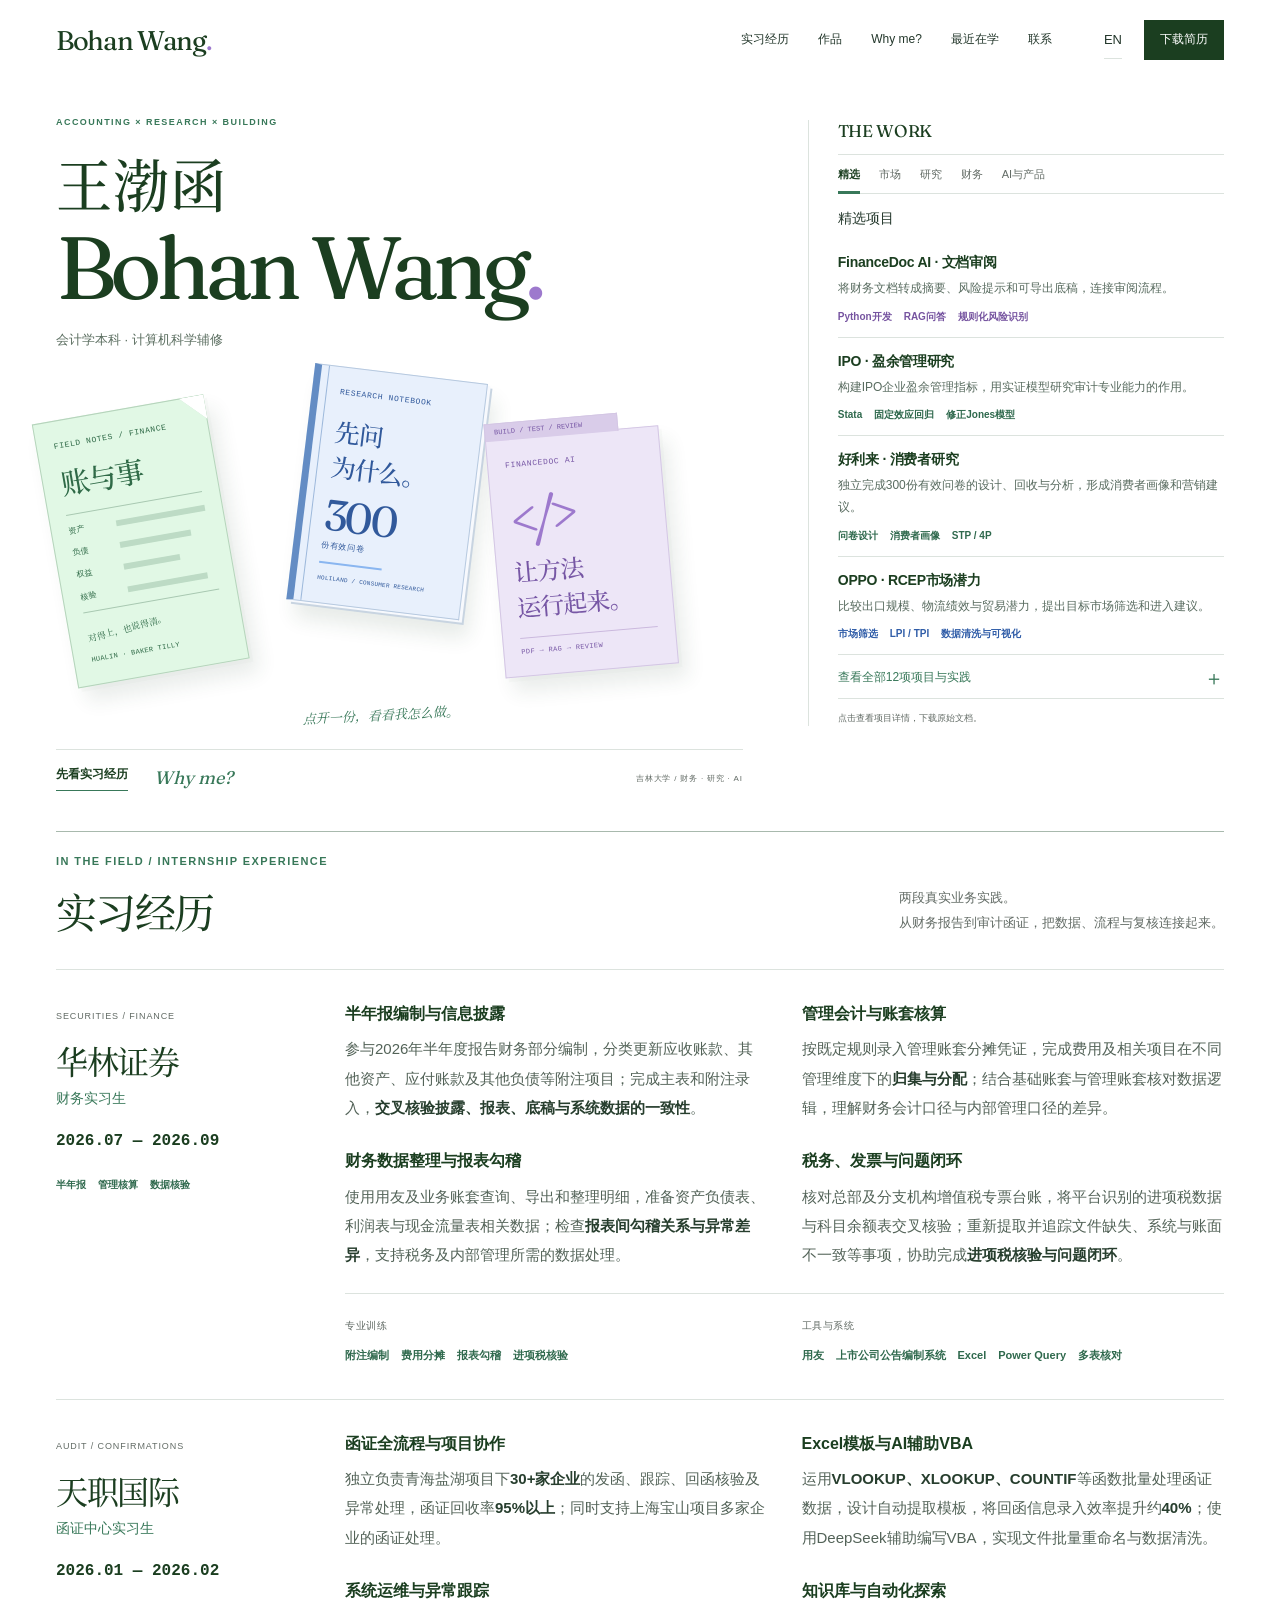
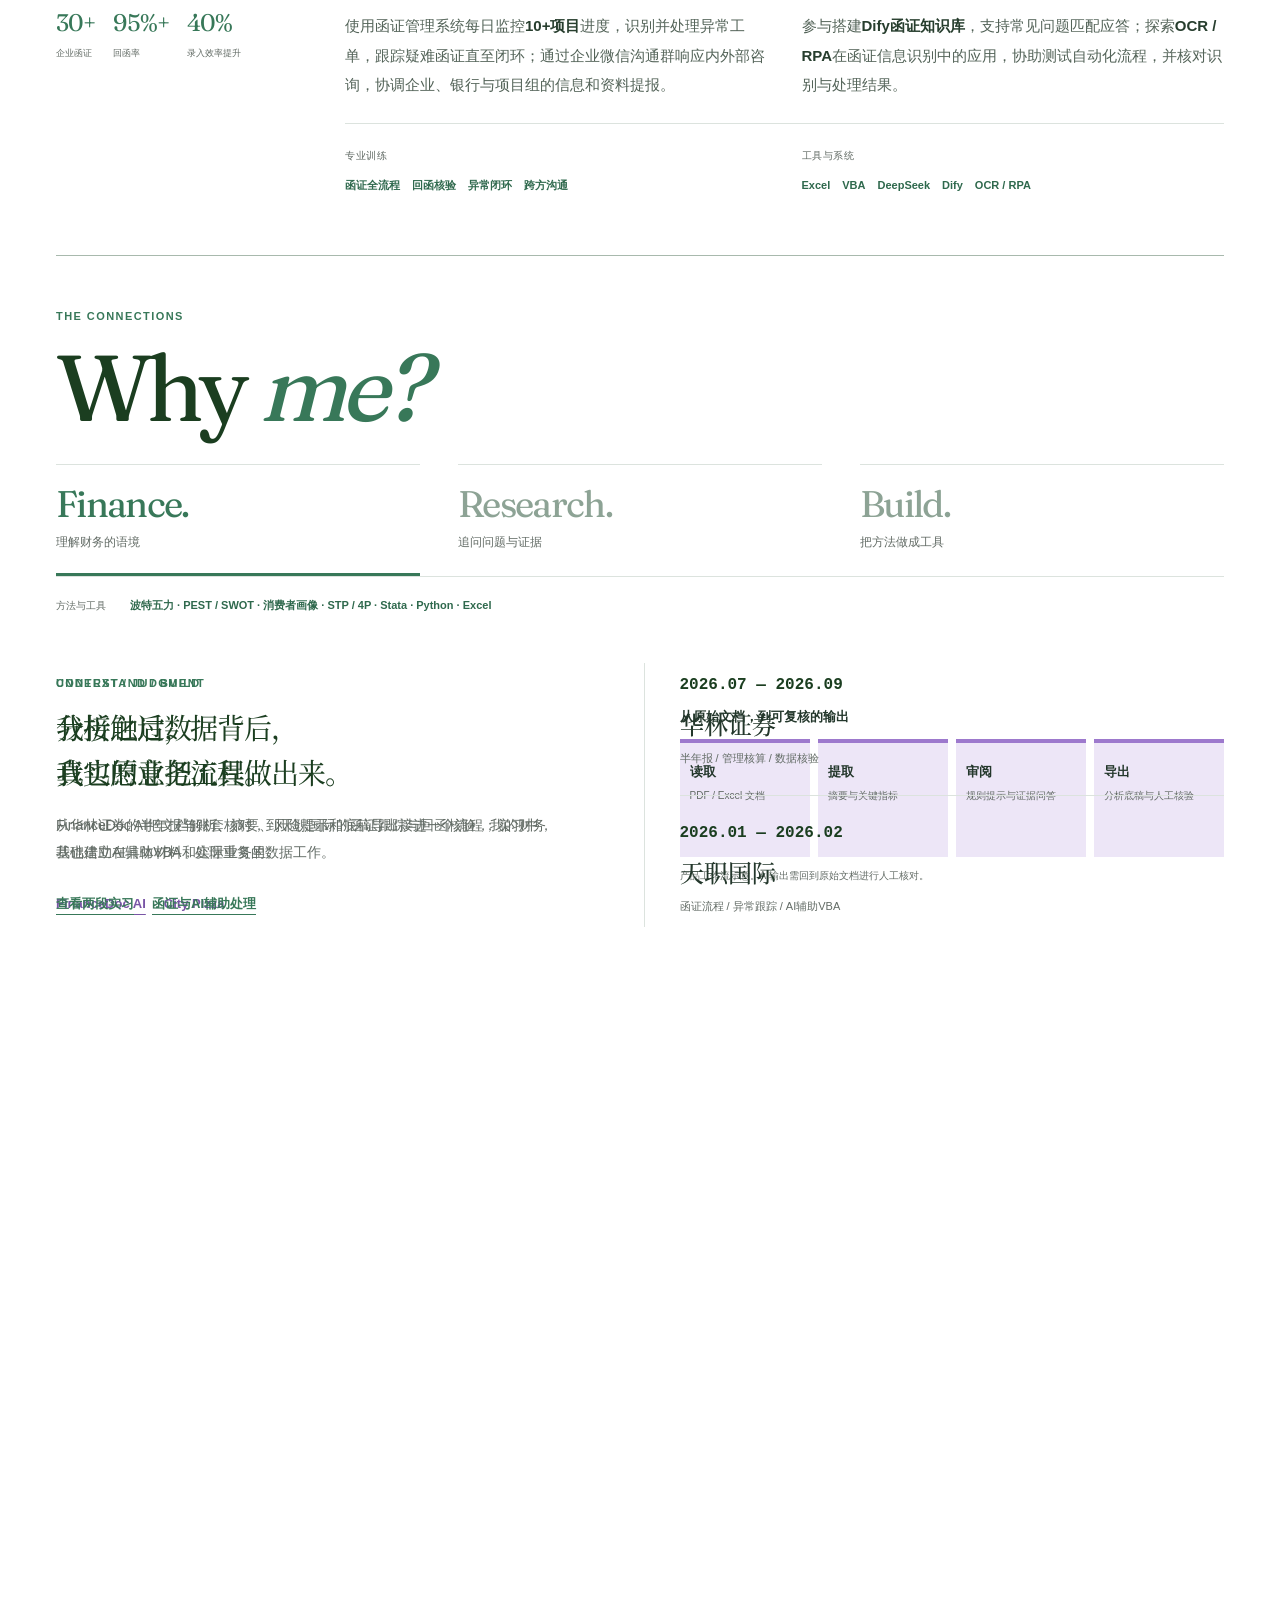
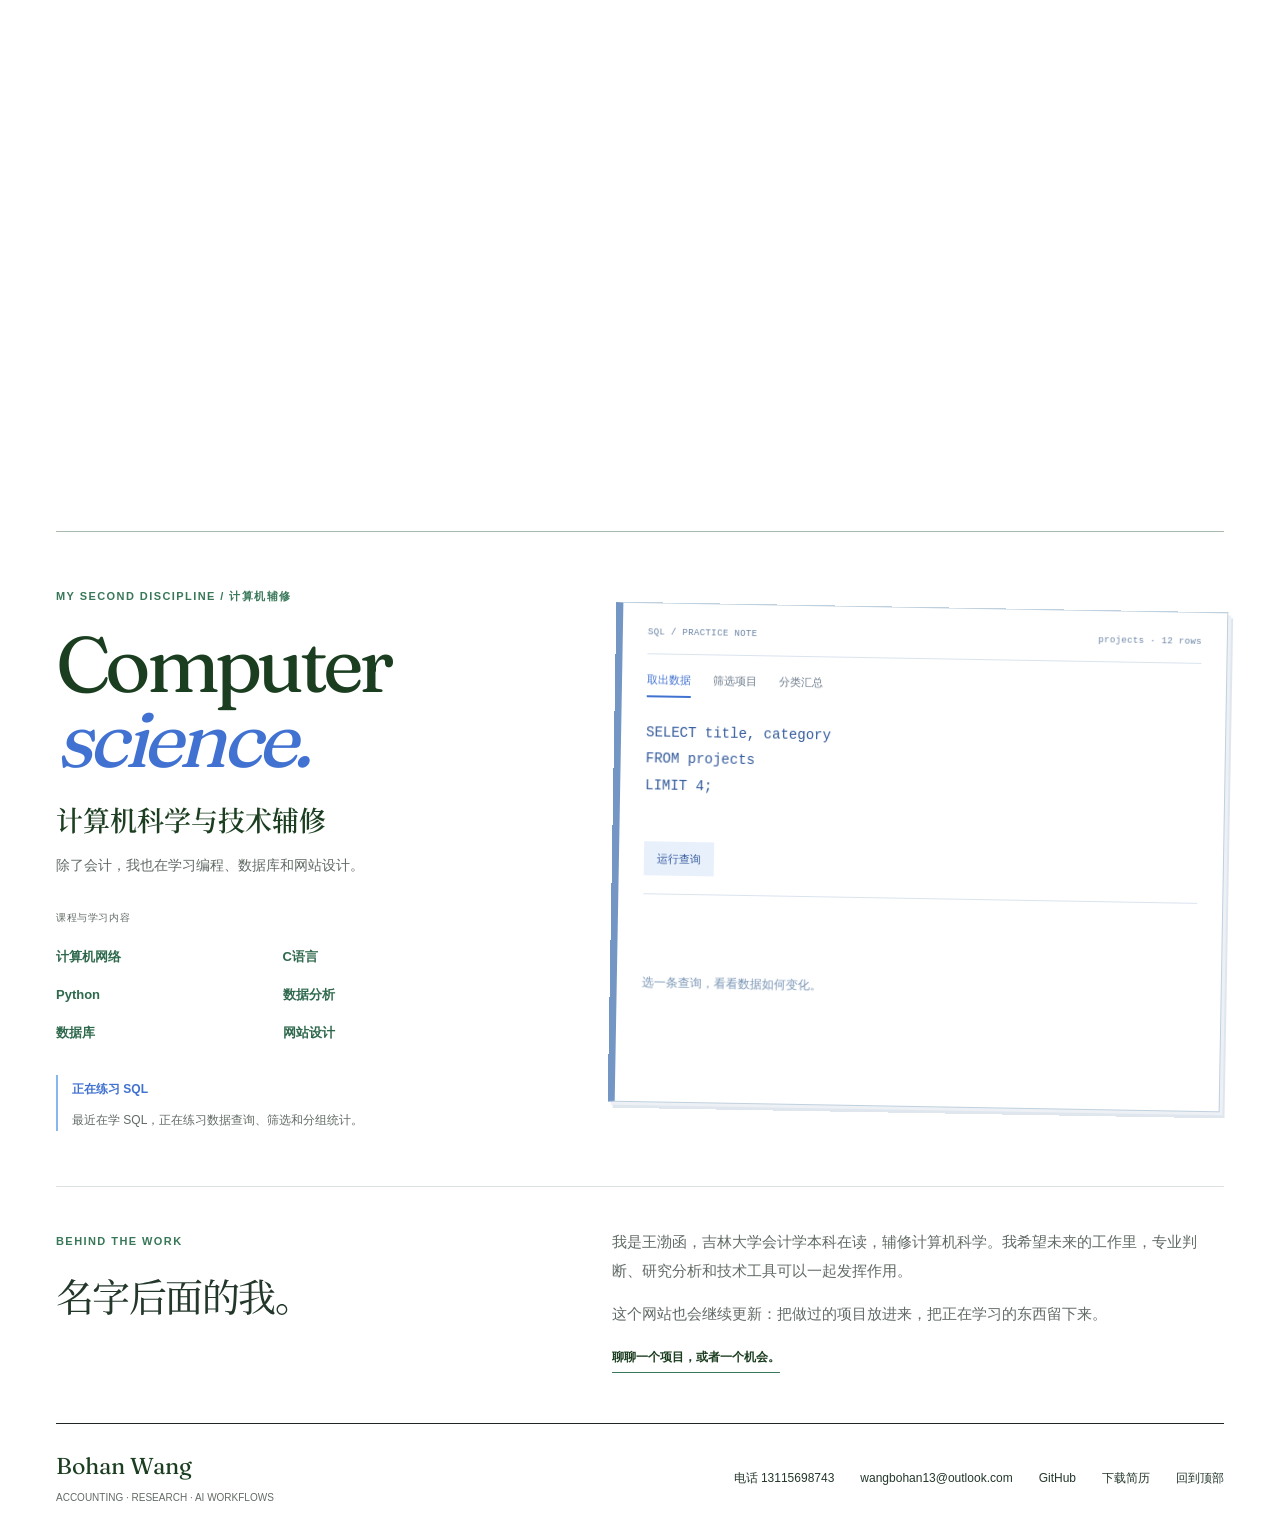
==== commit 890922f4: "Remove cover captions and refine mobile cover browsing" ====
--- a/research-preview.html
+++ b/research-preview.html
@@ -8,13 +8,15 @@
   <title>王渤函 — 研究与实践</title>
   <link rel="icon" href="data:image/svg+xml,%3Csvg xmlns='http://www.w3.org/2000/svg' viewBox='0 0 64 64'%3E%3Crect width='64' height='64' fill='%231b3e20'/%3E%3Ctext x='8' y='43' fill='white' font-family='Georgia' font-size='28'%3EBW%3C/text%3E%3C/svg%3E">
   <link rel="stylesheet" href="research-preview.css">
-  <link rel="stylesheet" href="personal-home.css?rev=review10">
-  <script defer src="research-data.js"></script>
+  <link rel="stylesheet" href="personal-home.css?rev=covers12">
+  <script defer src="research-data.js?rev=stories11"></script>
   <script defer src="project-evidence.js"></script>
+  <script defer src="project-stories.js?rev=stories11"></script>
+  <script defer src="project-files.js?rev=stories11"></script>
   <script defer src="internship-experience.js"></script>
   <script defer src="assets/alasql-4.21.0.min.js"></script>
-  <script defer src="personal-home.js?rev=review10"></script>
-  <script defer src="research-preview.js?rev=review10"></script>
+  <script defer src="personal-home.js?rev=covers12"></script>
+  <script defer src="research-preview.js?rev=stories11"></script>
 </head>
 <body>
   <a class="skip" href="#main">Skip to content / 跳至内容</a>
--- a/personal-home.css
+++ b/personal-home.css
@@ -1,5 +1,5 @@
 @font-face{font-family:Fraunces;src:url('assets/Fraunces.woff2') format('woff2');font-weight:100 900;font-display:swap}
-@font-face{font-family:PersonalCN;src:url('assets/SourceHanSerifCN-VF.woff2') format('woff2');font-weight:200 900;font-display:swap}
+@font-face{font-family:PersonalCN;src:url('assets/PortfolioSerifCN.woff2') format('woff2');font-weight:200 900;font-display:swap}
 :root{--personal-serif:Fraunces,Georgia,serif;--personal-cn:PersonalCN,'Songti SC',serif}
 .personal-presentation{color:#23372b}
 .personal-presentation .masthead{border-bottom:0;background:#fffffff2}
@@ -230,7 +230,7 @@
 /* Labels, topic tags and the intentionally composed introduction are not prose blocks. */
 html[lang=en] .personal-description,html[lang=en] .internship-position,html[lang=en] .internship-capabilities p,html[lang=en] .detail-capability-strip p,html[lang=en] .method-vocabulary p,html[lang=en] .contents p{text-align:start;hyphens:none}
 .footer-links .phone-link{white-space:nowrap}
-/* Keep the object captions clear of the chapter rule even with taller English copy. */
+/* Keep the covers clear of the chapter rule even with taller English copy. */
 @media(min-width:901px){.object-workbench{height:350px}}
 @media(min-width:1700px){.object-workbench{height:365px}}
 @media(min-width:601px) and (max-width:900px){.object-workbench{height:355px}}
@@ -272,7 +272,41 @@
 .footer-links a:hover,.footer-links a:focus-visible{color:var(--blue);background:transparent}
 .resource-link{padding:12px 8px;transition:color .18s,background-color .18s;min-height:48px}
 .resource-link>span:first-child{text-decoration:none}
+.resource-link small{font-size:10px;color:var(--muted);font-weight:400;white-space:nowrap}
+.project-story .detail-deck{font-size:17px;line-height:1.95}
+.project-story .detail-title{text-wrap:balance}
+.project-story .detail-content{max-width:920px}
+.story-section{padding-bottom:32px;margin-bottom:29px}
+.story-section h2{font-size:27px;line-height:1.5;margin-bottom:20px}
+.story-section>p,.paper-abstract>p{font-size:16px;line-height:2;color:#425148;margin:0 0 18px;max-width:780px}
+.paper-abstract h2{margin-top:10px}
+.paper-abstract>p{font-size:17px;line-height:2.05;margin-bottom:23px}
+.paper-abstract .paper-keywords{font-size:12px;line-height:1.9;color:var(--capability-ink);margin-top:27px}
+.paper-keywords strong{margin-right:12px}
+.story-table-wrap{width:100%;margin:22px 0;overflow-x:auto}
+.story-table{border-collapse:collapse;width:100%;font-size:14px;line-height:1.85;text-align:left;border-top:2px solid var(--item-color)}
+.story-table th,.story-table td{padding:15px 16px;vertical-align:top;border-bottom:1px solid var(--line);word-break:normal;overflow-wrap:break-word}
+.story-table thead th{font-size:12px;font-weight:700;color:var(--capability-ink);background:var(--pale)}
+.story-table tbody th{font-weight:700;color:var(--deep);width:26%}
+.story-table tbody td{color:#425148}
+.story-section .story-caption,.story-source{font-size:11px;line-height:1.85;color:var(--muted);margin-top:15px}
+.story-source{margin-bottom:30px;max-width:780px}
+.story-source a:hover{color:var(--blue)}
+.story-bars{display:grid;gap:21px;margin:26px 0 20px}
+.story-bar{display:grid;grid-template-columns:minmax(150px,1.2fr) minmax(100px,2fr) 60px;gap:18px;align-items:center;font-size:14px;line-height:1.7}
+.story-bar-track{background:var(--bar-pale);height:27px}
+.story-bar-track i{display:block;width:var(--bar-value);height:100%;background:var(--bar-color)}
+.story-bar strong{font-size:28px;line-height:1.2;color:var(--bar-color);text-align:right}
+.story-metrics{display:grid;grid-template-columns:repeat(3,minmax(0,1fr));gap:25px;margin:28px 0}
+.story-metrics>div{border-top:2px solid var(--item-color);padding-top:18px}
+.story-metrics dd{font:500 47px/1.1 var(--personal-serif);margin:0 0 12px;color:var(--capability-ink)}
+.story-metrics dt{font-size:12px;line-height:1.8;color:#425148}
+html[lang=en] .story-section h2{font-family:var(--personal-serif);font-size:33px;line-height:1.25}
+html[lang=en] .story-caption,html[lang=en] .story-source{text-align:start}
+@media(max-width:900px){.project-story .detail-hero{gap:30px}.story-section>p,.paper-abstract>p{font-size:15px}.story-table{font-size:13px}.story-table th,.story-table td{padding:13px 12px}.story-bar{font-size:13px;gap:13px;grid-template-columns:minmax(135px,1.1fr) minmax(80px,1.4fr) 52px}}
+@media(max-width:600px){.project-story .detail-deck{font-size:15px;line-height:1.95}.story-section h2{font-size:23px}.story-section>p,.paper-abstract>p{font-size:15px;line-height:2}.story-table{font-size:12px}.story-table th,.story-table td{padding:12px 8px}.story-table tbody th{width:27%}.story-table thead th{font-size:11px}.story-bar{grid-template-columns:minmax(110px,1.3fr) minmax(60px,1fr) 47px;gap:11px;font-size:12px}.story-bar strong{font-size:25px}.story-bar-track{height:23px}.story-metrics{gap:15px}.story-metrics dd{font-size:36px}.story-metrics dt{font-size:11px}.story-source{font-size:10px}.resource-link small{font-size:9px}html[lang=en] .story-section h2{font-size:28px}}
 .resource-link:hover,.resource-link:focus-visible{background:var(--soft-green);color:var(--deep)}
+@media(max-width:600px){.project-story .story-table{font-size:13px}}
 /* A compact version fits the same scroll presentation at browser zoom and on short windows. */
 .why-compact .why-heading{margin-bottom:18px}
 .why-compact .why-heading h2{font-size:64px;margin-top:6px}
@@ -291,4 +325,35 @@
 .why-compact .proof-chart{padding:17px}
 @media(min-width:701px) and (max-width:900px){.is-scroll-story .why-evidence{grid-template-columns:1fr 1fr;gap:28px}.is-scroll-story .proof-copy h3 br{display:block}.is-scroll-story .proof-field{display:block;padding:0 0 0 22px;background:none;border-left:1px solid var(--line)}.is-scroll-story .proof-field article+article{border-left:0;border-top:1px solid var(--line);margin-top:22px;padding:20px 0 0}.is-scroll-story .proof-chart .chart-row{grid-template-columns:85px 1fr 38px;gap:7px}.is-scroll-story .proof-chart .chart-label{font-size:10px}.is-scroll-story .proof-chart .chart-value{font-size:23px}.is-scroll-story .proof-chart .figure-title{font-size:11px}.is-scroll-story .proof-chart .chart-footnote{font-size:9px}.is-scroll-story .proof-workflow .workflow-steps{grid-template-columns:1fr 1fr}.is-scroll-story .proof-workflow .workflow-step{min-height:85px;padding:12px 8px}}
 @media(max-width:700px){.is-scroll-story .why-heading{margin-bottom:16px}.is-scroll-story .why-heading h2{font-size:55px;margin-top:6px}.is-scroll-story .why-choices{gap:16px}.is-scroll-story .why-choice{padding-block:13px}.is-scroll-story .why-choice strong{font-size:25px}.is-scroll-story .why-choice>span{font-size:10px;line-height:1.5;margin-top:8px}.is-scroll-story .method-vocabulary{padding-top:12px}.is-scroll-story .why-evidence{grid-template-columns:1fr;gap:18px;min-height:0;padding-top:21px}.is-scroll-story .proof-copy h3 br{display:none}.is-scroll-story .proof-field{padding:17px}.is-scroll-story .proof-field article+article{padding-top:14px;margin-top:14px}.is-scroll-story .proof-links{margin-top:12px;gap:14px}.why-compact .why-heading h2{font-size:44px}.why-compact .why-choice strong{font-size:23px}.why-compact .why-choice>span{font-size:9px}.why-compact .why-evidence{padding-top:16px;gap:16px}.why-compact .proof-copy h3,html[lang=en] .why-compact .proof-copy h3{font-size:22px}.why-compact .proof-field strong{font-size:22px}.why-compact .method-vocabulary{display:none}}
+/* On phones the covers keep their detail and invite a native swipe through the next visible cover. */
+@media(max-width:600px){
+ .object-workbench{display:flex;gap:22px;height:auto;max-width:none;margin:18px 0 0;padding:20px 18px 28px 12px;overflow-x:auto;overflow-y:hidden;scroll-snap-type:x proximity;scroll-padding-inline:12px;perspective:none;scrollbar-width:thin;scrollbar-color:#b7c9bd #f4f7f4}
+ .work-object{position:relative;flex:0 0 clamp(224px,68vw,280px);width:auto;left:auto;top:auto;margin:8px 0 10px;scroll-snap-align:start;transform-origin:center;--tilt:-3deg}
+ .research-object{--tilt:3deg}.build-object{--tilt:-2deg}
+ .object-workbench .artifact-page{height:320px;min-height:320px;padding:21px 18px;box-shadow:3px 4px 0 #d3d8d124,5px 9px 13px #28483217}
+ .object-workbench .paper-top{font-size:8px;letter-spacing:.05em}
+ .object-workbench .ledger-heading{font-size:31px;margin:18px 0 16px}
+ .object-workbench .ledger-table{font-size:10px;grid-template-columns:39px 1fr;gap:9px 8px;padding-block:10px}
+ .object-workbench .ledger-table i{height:6px;margin-top:4px}
+ .object-workbench .ledger-stamp{font-size:10px;margin-top:12px}
+ .object-workbench .page-foot{font-size:7px;margin-top:12px}
+ .object-workbench .paper-corner{width:25px;height:25px}
+ .object-workbench .research-book{padding-left:25px;border-left-width:7px}
+ .object-workbench .book-binding{left:7px}
+ .object-workbench .research-heading{font-size:29px;line-height:1.4;margin:19px 0 12px}
+ .object-workbench .research-number{font-size:53px}
+ .object-workbench .research-number>span{font-size:9px;letter-spacing:.04em}
+ .object-workbench .research-underline{width:72px;height:2px;margin:13px 0}
+ .object-workbench .research-book .page-foot{font-size:6px}
+ .object-workbench .tool-folder{margin-top:0;padding-top:23px}
+ .object-workbench .folder-tab{top:-17px;height:18px;font-size:7px;line-height:17px;padding-left:9px}
+ .object-workbench .code-mark{font-size:59px;margin:25px 0 17px}
+ .object-workbench .tool-heading{font-size:28px;line-height:1.45}
+ .object-workbench .tool-chain{font-size:8px;margin-top:16px;padding-top:10px}
+ .object-workbench .workbench-scribble{display:none}
+ html[lang=en] .object-workbench .ledger-heading{font-size:29px}
+ html[lang=en] .object-workbench .ledger-stamp{font-size:8px}
+ html[lang=en] .object-workbench .research-heading,html[lang=en] .object-workbench .tool-heading{font-size:27px}
+}
+@media(hover:none){.work-object:hover{transform:rotate(var(--tilt))}}
 @media print{.object-workbench{display:none}.personal-opening,.learning-section,.personal-about{display:block}.personal-catalog{border:0;padding:0}.why-section{min-height:0!important}.why-stage,.is-scroll-story .why-stage{position:static}.why-choices{display:none}.personal-name>[lang=en]{font-size:50px}.is-scroll-story .why-scenes{display:block}.is-scroll-story .why-scene{visibility:visible;opacity:1;pointer-events:auto;margin:25px 0}.is-scroll-story .proof-chapter{display:block}.why-evidence{display:block}.sql-notebook{transform:none;margin-top:25px}}
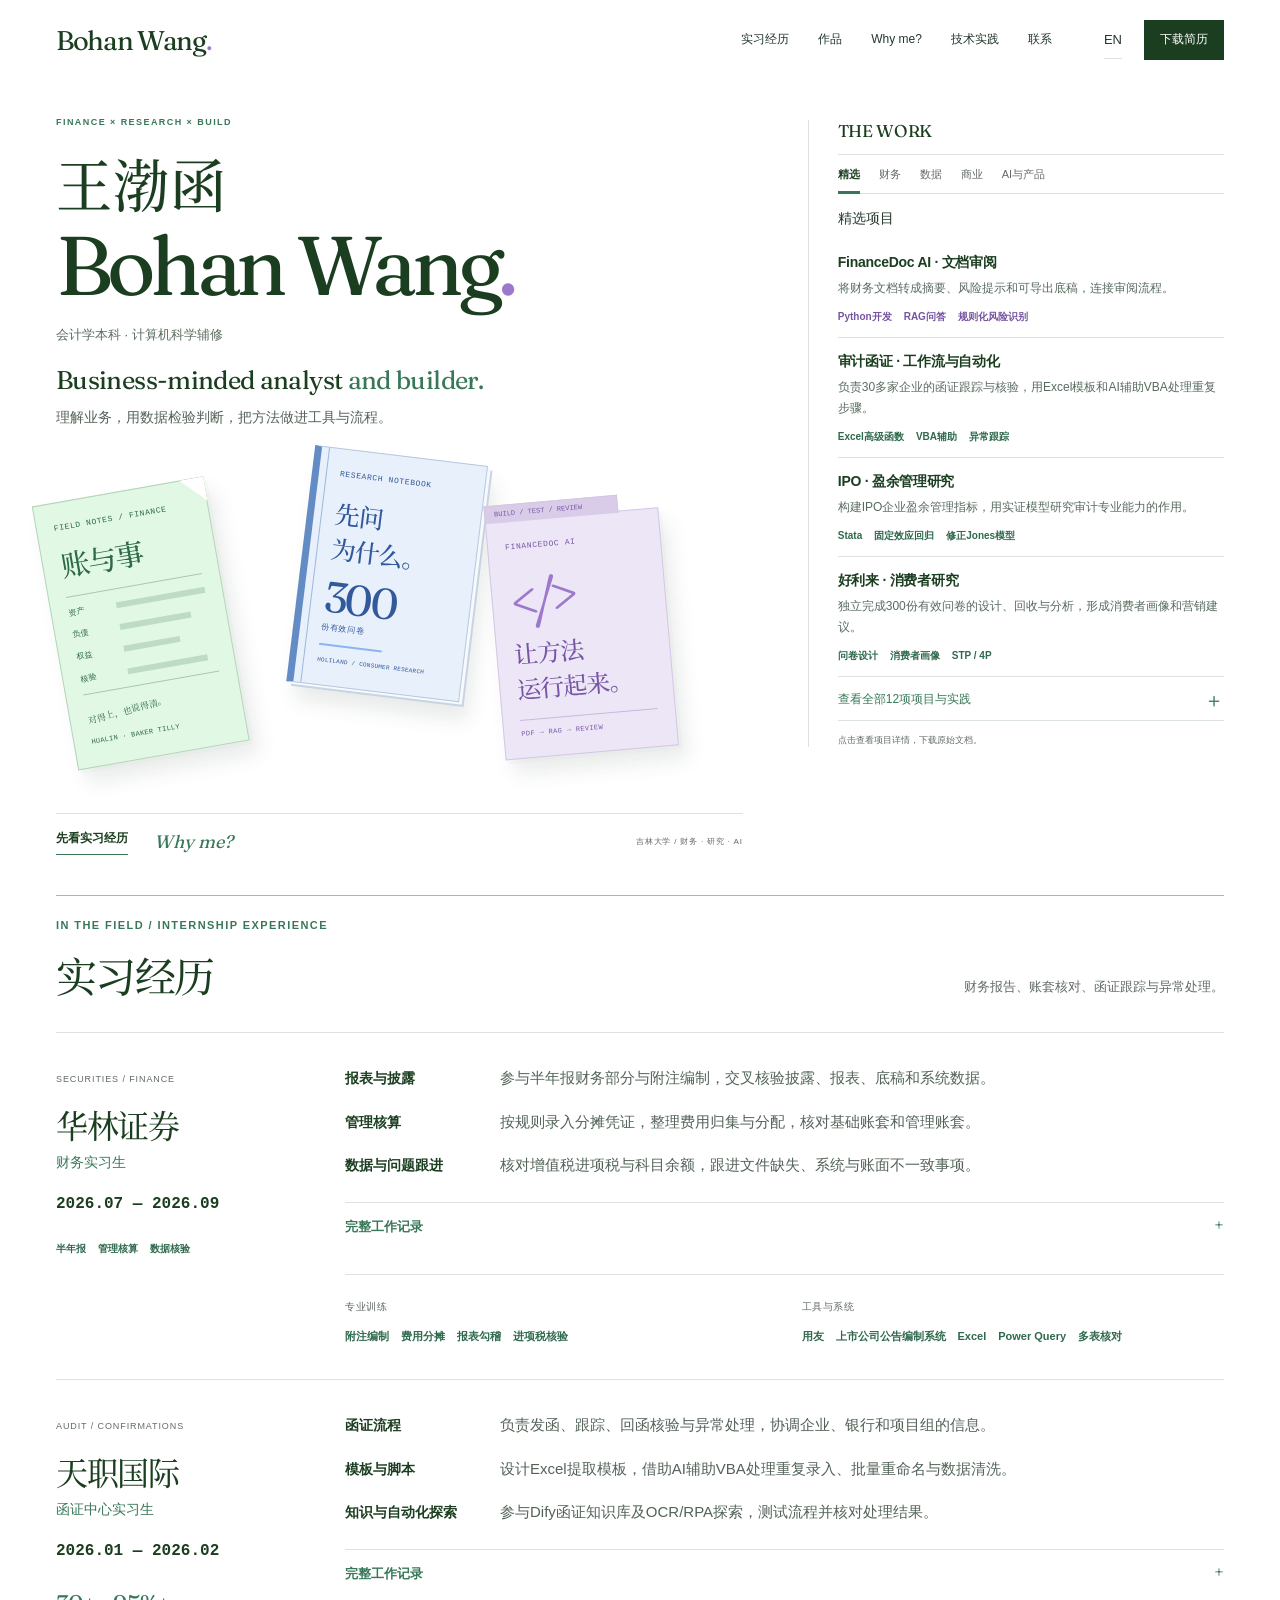
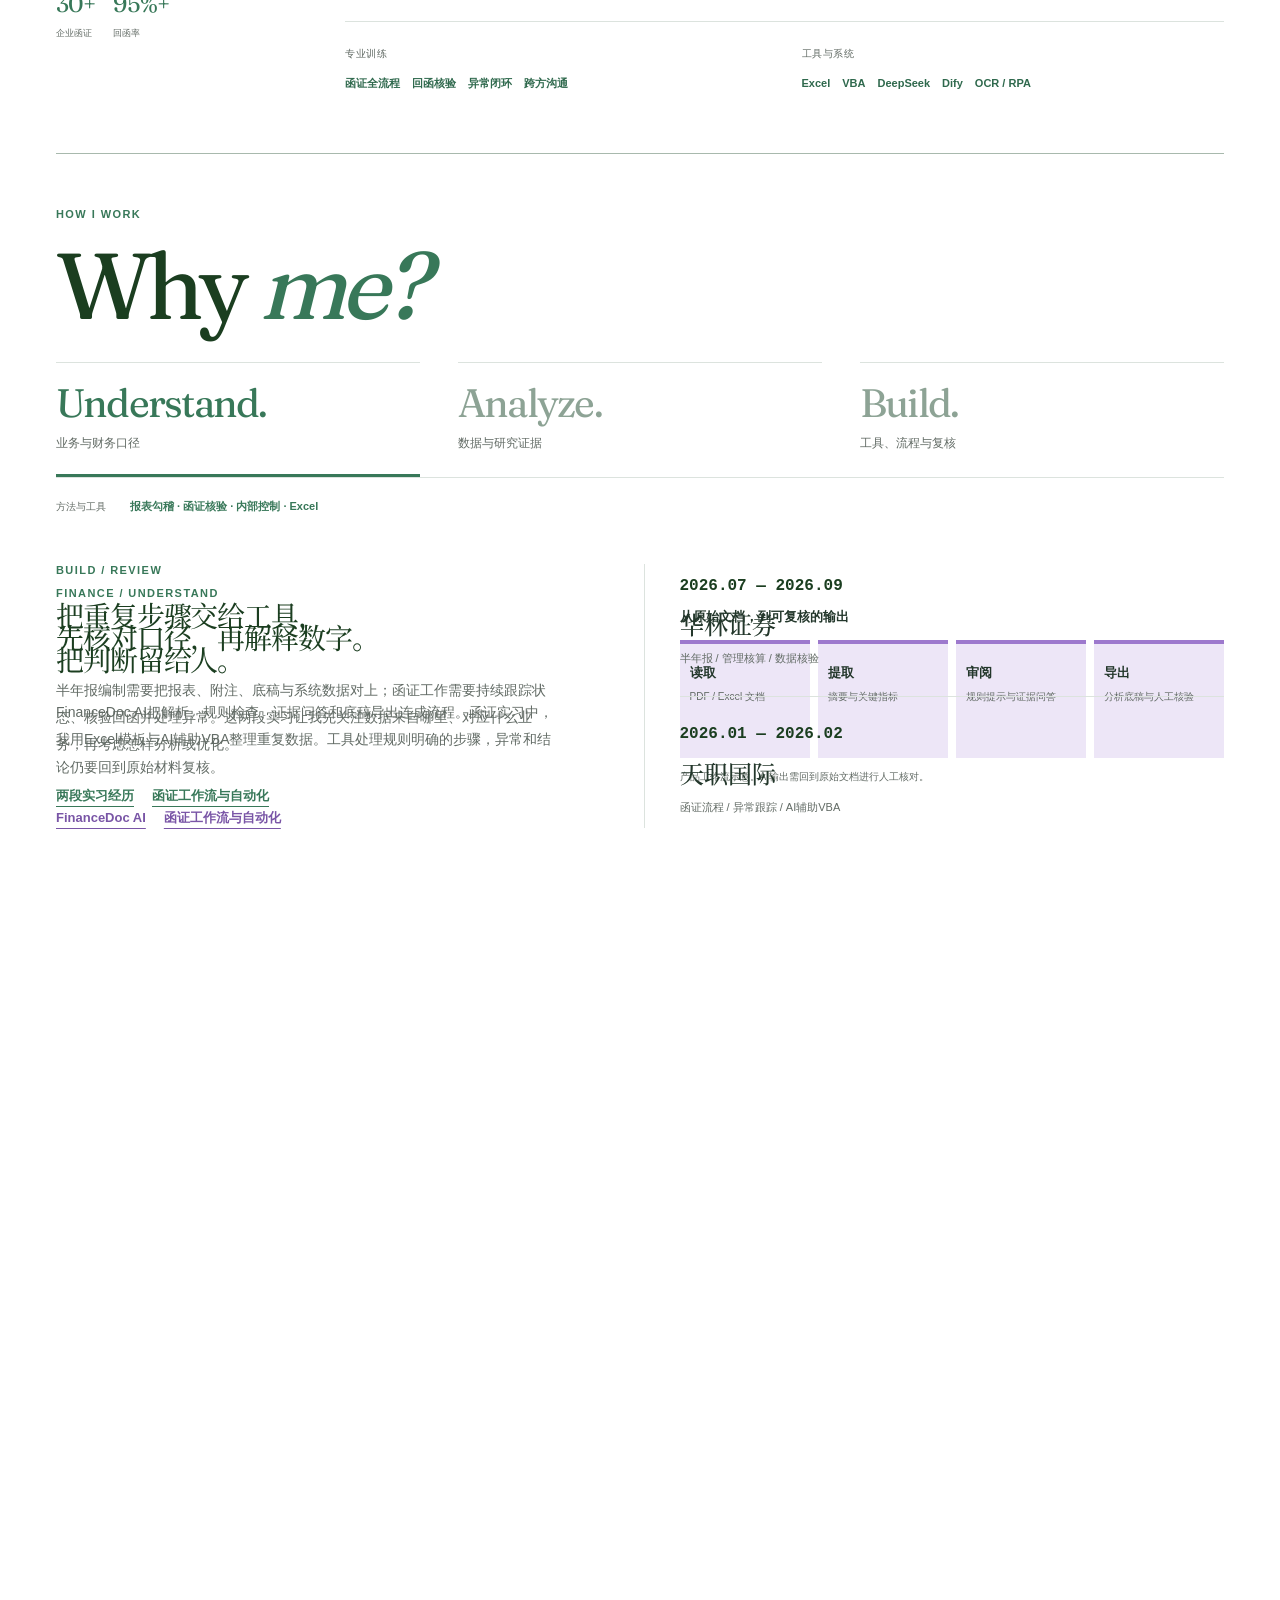
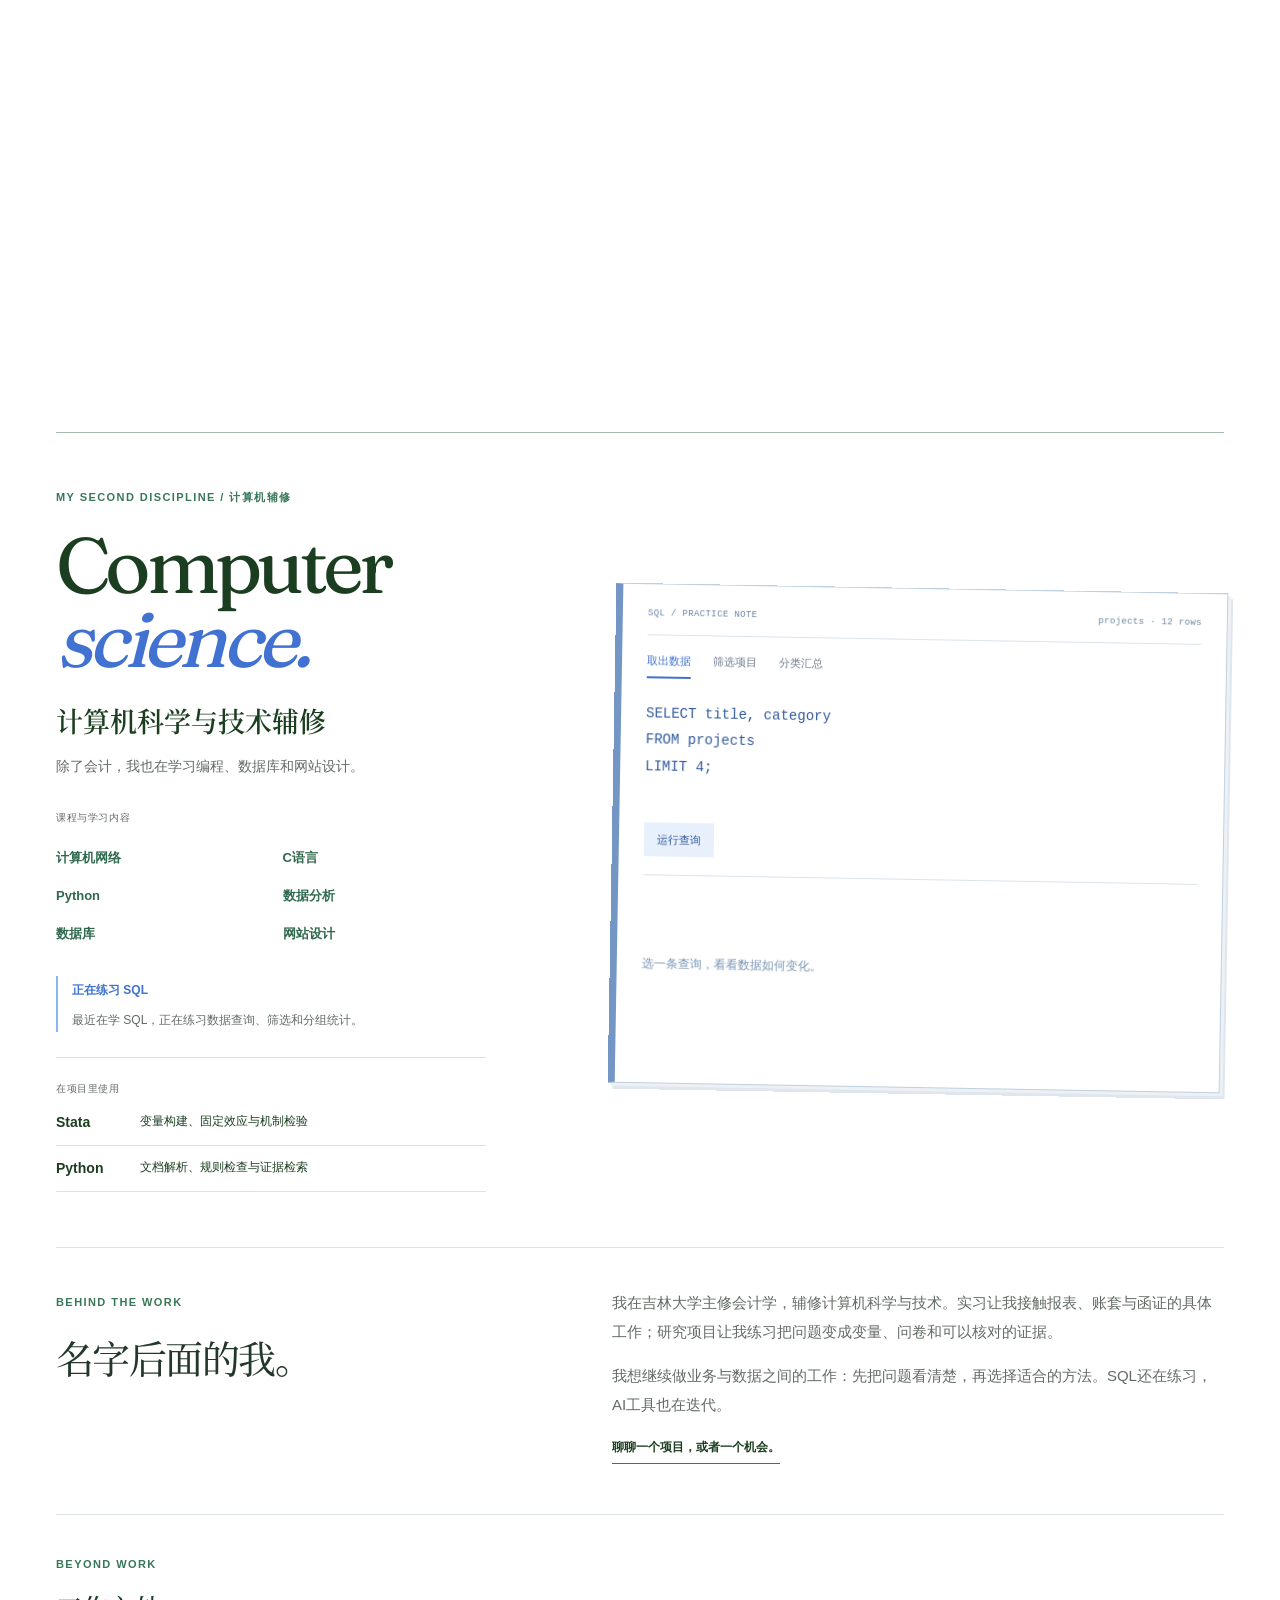
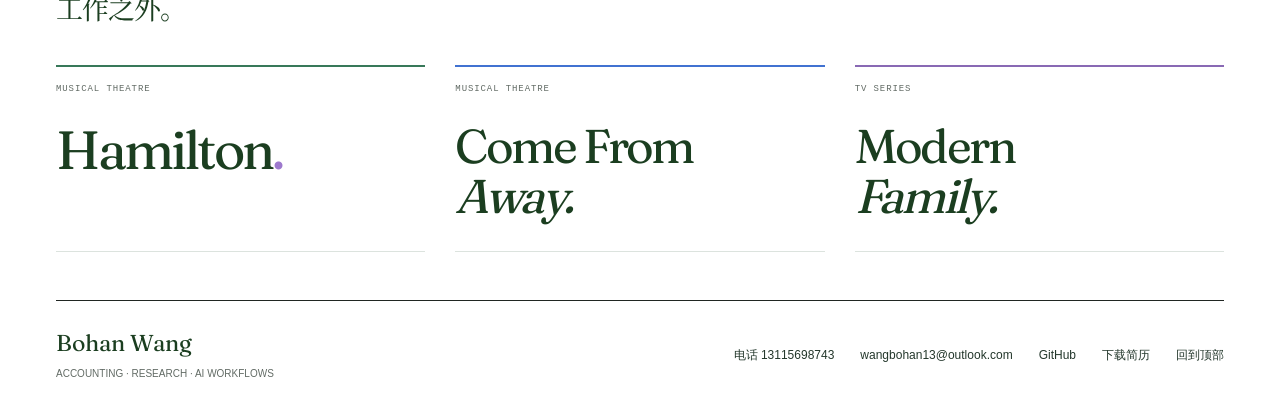
==== commit 774dc4f1: "Refine career narrative, responsive layout and personal reflections" ====
--- a/research-preview.html
+++ b/research-preview.html
@@ -8,15 +8,18 @@
   <title>王渤函 — 研究与实践</title>
   <link rel="icon" href="data:image/svg+xml,%3Csvg xmlns='http://www.w3.org/2000/svg' viewBox='0 0 64 64'%3E%3Crect width='64' height='64' fill='%231b3e20'/%3E%3Ctext x='8' y='43' fill='white' font-family='Georgia' font-size='28'%3EBW%3C/text%3E%3C/svg%3E">
   <link rel="stylesheet" href="research-preview.css">
-  <link rel="stylesheet" href="personal-home.css?rev=covers12">
+  <link rel="stylesheet" href="personal-home.css?rev=method13">
+  <link rel="stylesheet" href="method-study.css?rev=notes15">
   <script defer src="research-data.js?rev=stories11"></script>
   <script defer src="project-evidence.js"></script>
   <script defer src="project-stories.js?rev=stories11"></script>
   <script defer src="project-files.js?rev=stories11"></script>
-  <script defer src="internship-experience.js"></script>
+  <script defer src="internship-experience.js?rev=method13"></script>
   <script defer src="assets/alasql-4.21.0.min.js"></script>
-  <script defer src="personal-home.js?rev=covers12"></script>
-  <script defer src="research-preview.js?rev=stories11"></script>
+  <script defer src="personal-notes.js?rev=notes15"></script>
+  <script defer src="portfolio-direction.js?rev=notes14"></script>
+  <script defer src="personal-home.js?rev=method13"></script>
+  <script defer src="research-preview.js?rev=method13"></script>
 </head>
 <body>
   <a class="skip" href="#main">Skip to content / 跳至内容</a>
--- a/method-study.css
+++ b/method-study.css
@@ -0,0 +1,152 @@
+/* Local content-led refinement; keep the established paper objects and palette. */
+.professional-position{margin:18px 0 3px;max-width:600px}
+.position-name{font:500 clamp(20px,2vw,29px)/1.2 var(--personal-serif);letter-spacing:-.025em;color:var(--deep);margin:0 0 9px!important;text-align:start!important}
+.position-name span{color:var(--green)}
+.position-statement{font-size:14px;line-height:1.85;color:#536358;margin:0!important;text-align:start!important;max-width:480px}
+.personal-home .workbench-scribble{display:none}
+.why-choices[role=list]{cursor:default}
+.why-choices[role=list] .why-choice{cursor:default;user-select:text}
+.why-choices[role=list] .why-choice strong{font-size:clamp(26px,3.1vw,45px)}
+.method-vocabulary p{font-weight:650;letter-spacing:0;color:var(--green)}
+#why[data-phase=research] .method-vocabulary p{color:#305da8}
+#why[data-phase=build] .method-vocabulary p{color:#7654a0}
+.internship-brief{list-style:none;margin:0;padding:0;display:grid;gap:15px;max-width:850px}
+.internship-brief li{display:grid;grid-template-columns:135px minmax(0,1fr);gap:20px;align-items:baseline}
+.internship-brief strong{font-size:14px;line-height:1.7;color:var(--deep);font-weight:750}
+.internship-brief p{font-size:15px;line-height:1.9;margin:0;color:#536358}
+.internship-detail{margin-top:22px;border-top:1px solid var(--line)}
+.internship-detail summary{display:flex;justify-content:space-between;gap:20px;list-style:none;cursor:pointer;font-size:13px;font-weight:650;color:var(--green);padding:13px 0;transition:color .18s}
+.internship-detail summary::-webkit-details-marker{display:none}
+.internship-detail summary::after{content:'+';font:500 18px/1 var(--personal-serif)}
+.internship-detail[open] summary::after{content:'−'}
+.internship-detail summary:hover{color:var(--blue)}
+.internship-detail summary:focus-visible{outline:2px solid var(--blue);outline-offset:4px}
+.internship-detail .internship-task-grid{padding:12px 0 6px}
+.measurement-note{font-size:12px;line-height:1.8;color:var(--muted);margin:18px 0 0}
+.technical-evidence{margin-top:25px;max-width:430px;border-top:1px solid var(--line);padding-top:16px}
+.technical-evidence a{display:grid;grid-template-columns:70px minmax(0,1fr);gap:14px;padding:11px 0;color:var(--deep);border-bottom:1px solid var(--line);transition:color .18s}
+.technical-evidence a:hover{color:var(--blue)}
+.technical-evidence strong{font-size:14px;font-weight:750;color:inherit}
+.technical-evidence a>span{font-size:12px;line-height:1.75;color:inherit}
+.beyond-work{border-top:1px solid var(--line);padding:36px 0 48px;display:grid;grid-template-columns:.8fr 1.2fr;gap:20px 65px;align-items:start}
+.beyond-work h2{font:450 27px/1.5 var(--personal-cn);letter-spacing:-.035em;margin:12px 0;color:var(--deep)}
+html[lang=en] .beyond-work h2{font-family:var(--personal-serif);font-size:31px;line-height:1.15}
+.beyond-work header p{font-size:13px;line-height:1.8;color:var(--muted);margin:10px 0}
+.theatre-shelf{display:grid;grid-template-columns:1fr 1fr;gap:26px}
+.theatre-title{display:flex;flex-direction:column;justify-content:space-between;min-width:0;min-height:204px;padding:16px 0 18px;border-top:2px solid var(--green);border-bottom:1px solid var(--line);color:var(--deep);transition:color .18s}
+.theatre-category{font:9px/1.5 'Courier New',monospace;letter-spacing:.1em;color:var(--muted)}
+.theatre-title strong{display:block;font:500 clamp(34px,4.2vw,60px)/1 var(--personal-serif);letter-spacing:-.055em;padding:15px 0}
+.theatre-title strong em{font-weight:400}
+.theatre-period{color:var(--purple)}
+.theatre-away{border-top-color:#7396c5;color:#31599b}
+.theatre-away strong{font-size:clamp(31px,3.3vw,48px)}
+.theatre-subtitle{font-size:11px;color:var(--muted)}
+.theatre-title:hover{color:var(--purple)}
+.theatre-title:focus-visible{outline:2px solid var(--blue);outline-offset:5px}
+.recent-favorite{grid-column:2;display:flex;flex-wrap:wrap;gap:8px 16px;align-items:baseline;margin:0;font-size:12px;color:var(--muted);text-align:start!important}
+.recent-favorite strong{font:500 22px/1.3 var(--personal-serif);letter-spacing:-.025em;color:var(--deep)}
+.research-reading-notes dl{margin:0;display:grid}
+.research-reading-notes dl>div{display:grid;grid-template-columns:110px minmax(0,1fr);gap:25px;padding:17px 0;border-top:1px solid var(--line)}
+.research-reading-notes dt{font-weight:700;font-size:14px;color:var(--deep)}
+.research-reading-notes dd{margin:0;font-size:15px;line-height:1.9;color:var(--muted)}
+@media(min-width:901px){.personal-home .object-workbench{height:340px;margin-top:22px}.personal-home .personal-intro-bottom{margin-top:20px}.personal-name>[lang=en]{font-size:clamp(72px,6.5vw,102px)}}
+@media(max-width:1200px){.internship-brief li{grid-template-columns:113px minmax(0,1fr);gap:16px}.internship-brief p{font-size:14px}.internship-brief strong{font-size:13px}}
+@media(max-width:900px){.beyond-work{gap:20px 35px}.theatre-shelf{gap:20px}.theatre-title{min-height:183px}.internship-brief li{grid-template-columns:145px minmax(0,1fr)}.professional-position{margin-top:15px}.position-statement{font-size:14px}}
+@media(max-width:600px){
+ .professional-position{margin-top:15px;max-width:100%}.position-name{font-size:23px;line-height:1.2;max-width:310px;margin-bottom:9px!important}.position-statement{font-size:13px;line-height:1.8;max-width:330px}
+ .why-choices[role=list]{gap:13px}.why-choices[role=list] .why-choice strong{font-size:clamp(17px,4.75vw,28px);letter-spacing:-.055em}.why-choices[role=list] .why-choice>span{font-size:10px;margin-top:8px;line-height:1.6}
+ .internship-brief{gap:17px}.internship-brief li{display:block}.internship-brief strong{font-size:14px}.internship-brief p{font-size:13px;margin-top:3px}.internship-detail{margin-top:18px}.internship-detail summary{font-size:12px}.measurement-note{font-size:11px}
+ .technical-evidence{max-width:none}.technical-evidence a{grid-template-columns:60px minmax(0,1fr)}
+ .beyond-work{grid-template-columns:1fr;gap:23px;padding:28px 0 35px}.beyond-work h2{font-size:26px;margin:10px 0}.beyond-work header p{font-size:12px;margin-bottom:0}.theatre-shelf{gap:20px}.theatre-title{min-height:175px;padding-block:13px 16px}.theatre-title strong{font-size:clamp(28px,8.1vw,44px)}.theatre-away strong{font-size:clamp(28px,8vw,40px)}.theatre-category{font-size:9px;letter-spacing:.03em}.theatre-subtitle{font-size:11px}.recent-favorite{grid-column:1;gap:7px 13px;font-size:12px}.recent-favorite strong{font-size:20px}
+ .research-reading-notes dl>div{grid-template-columns:1fr;gap:7px;padding-block:14px}.research-reading-notes dd{font-size:14px}.research-reading-notes dt{font-size:13px}
+}
+@media(prefers-reduced-motion:reduce){.theatre-title,.technical-evidence a,.internship-detail summary{transition:none}}
+
+/* notes14: three titles open one quiet reading area. */
+.beyond-work{grid-template-columns:1fr;gap:24px;padding-top:35px}
+.beyond-work>header{grid-column:1/-1}
+.theatre-shelf{grid-template-columns:repeat(3,minmax(0,1fr));gap:30px}
+button.theatre-title{appearance:none;border:0;border-top:2px solid var(--reading-accent);border-bottom:1px solid var(--line);background:transparent;border-radius:0;text-align:left;color:var(--deep);cursor:pointer;font:inherit;width:100%;min-height:187px;padding:16px 0 18px;justify-content:flex-start;gap:14px;--reading-accent:#387859}
+button.theatre-away{--reading-accent:#4172d1}
+button.theatre-family{--reading-accent:#8969b4}
+button.theatre-title strong{font-size:clamp(34px,4.2vw,60px);line-height:1.05;padding:12px 0 0;margin:0;overflow-wrap:normal}
+button.theatre-away strong,button.theatre-family strong{font-size:clamp(32px,3.7vw,53px);max-width:290px}
+button.theatre-title:hover,button.theatre-title.is-reading{color:var(--reading-accent)}
+button.theatre-title:focus-visible{outline:2px solid var(--reading-accent);outline-offset:6px}
+.personal-reading-panel{grid-column:1/-1;border-top:1px solid var(--line);padding-top:25px;scroll-margin-top:100px}
+.personal-reading-panel[hidden]{display:none}
+.personal-reading-panel>header{display:flex;justify-content:space-between;align-items:start;gap:25px}
+.personal-reading-panel h3{font:500 36px/1.2 var(--personal-serif);letter-spacing:-.04em;color:var(--deep);margin:10px 0 20px}
+.reading-close{appearance:none;background:transparent;border:0;border-radius:0;padding:5px 0;font:650 13px/1.7 var(--sans);color:var(--green);cursor:pointer}
+.reading-close:hover{color:var(--blue)}
+.reading-close:focus-visible{outline:2px solid var(--blue);outline-offset:5px}
+.reading-prose{max-width:760px}
+.reading-prose p{font-size:16px;line-height:1.95;color:#536358;margin:0 0 15px}
+.reading-quote{margin:0 0 25px;padding:0;border:0}
+.reading-quote p{font:500 30px/1.3 var(--personal-serif);letter-spacing:-.025em;color:var(--green);margin:0 0 9px;text-align:start!important;hyphens:none!important}
+.reading-quote cite{font:11px/1.7 var(--sans);color:var(--muted)}
+.reading-quote a{color:inherit;text-decoration:none;transition:color .18s}
+.reading-quote a:hover{color:var(--blue)}
+@media(min-width:601px) and (max-width:1099px){
+ .personal-opening{grid-template-columns:minmax(0,1fr);gap:29px;padding-top:24px}
+ .personal-intro{display:grid;grid-template-columns:minmax(0,1.12fr) minmax(0,.88fr);column-gap:32px;align-items:start}
+ .identity-top{grid-column:1/-1;grid-row:1}
+ .personal-name{grid-column:1;grid-row:2;margin:18px 0 14px}
+ .personal-intro .personal-name>[lang=zh-CN]{font-size:49px}
+ .personal-intro .personal-name>[lang=en]{font-size:clamp(62px,7.8vw,86px);line-height:1;white-space:nowrap}
+ .personal-description{grid-column:1;grid-row:3;font-size:13px}
+ .professional-position{grid-column:2;grid-row:2/span 2;align-self:center;margin:10px 0 0;max-width:360px}
+ .position-name{font-size:26px;line-height:1.2}
+ .position-statement{font-size:13px;line-height:1.85}
+ .personal-intro .object-workbench{grid-column:1/-1;grid-row:4;width:100%;max-width:760px;height:330px;margin:27px auto 0}
+ .object-workbench .work-object{width:clamp(166px,20vw,196px)}
+ .object-workbench .finance-object{left:3%;top:32px}
+ .object-workbench .research-object{left:34%;top:0}
+ .object-workbench .build-object{left:66%;top:40px}
+ .object-workbench .artifact-page{min-height:230px;padding:18px 15px}
+ .object-workbench .research-book{min-height:250px;padding-left:22px}
+ .object-workbench .tool-folder{min-height:230px}
+ .object-workbench .ledger-heading{font-size:27px}
+ .object-workbench .research-heading{font-size:25px}
+ .object-workbench .tool-heading{font-size:24px}
+ .object-workbench .paper-top{font-size:7px}
+ html[lang=en] .object-workbench .ledger-heading{font-size:25px}
+ html[lang=en] .object-workbench .research-heading,html[lang=en] .object-workbench .tool-heading{font-size:25px}
+ .personal-intro-bottom{grid-column:1/-1;grid-row:5;margin-top:22px;padding-top:16px}
+ .personal-intro-bottom>span{max-width:none}
+ .personal-catalog{border-left:0;border-top:1px solid var(--line);padding:25px 0 0;margin:0}
+ .personal-filters{gap:25px}
+ .personal-filters .filter{font-size:13px}
+ .personal-index .index-list{display:grid;grid-template-columns:repeat(2,minmax(0,1fr));gap:0 32px}
+ .personal-index .project-evidence-link{padding-block:17px}
+ .personal-index .project-evidence-link .index-title,html[lang=en] .personal-index .project-evidence-link .index-title{font-size:16px;line-height:1.5}
+ .project-brief,html[lang=en] .project-brief{font-size:13px;line-height:1.85}
+ .project-skills>span,html[lang=en] .project-skills>span{font-size:11px}
+ .catalog-expand{font-size:13px}
+ .beyond-work{grid-template-columns:1fr}
+}
+@media(min-width:601px) and (max-width:799px){
+ .personal-name{grid-column:1/-1}.personal-description{grid-column:1/-1}
+ .personal-intro .personal-name>[lang=en]{font-size:clamp(62px,9vw,74px)}
+ .professional-position{grid-column:1/-1;grid-row:4;margin-top:17px;max-width:560px}
+ .position-name{font-size:25px}
+ .personal-intro .object-workbench{grid-row:5;height:322px;margin-top:24px}
+ .personal-intro-bottom{grid-row:6;margin-top:20px}
+}
+@media(min-width:601px) and (max-width:760px){
+ .theatre-shelf{gap:22px}button.theatre-title strong,button.theatre-away strong,button.theatre-family strong{font-size:28px}
+}
+@media(max-width:600px){
+ .personal-intro .personal-name>[lang=en],html[lang=en] .personal-intro .personal-name>[lang=en]{font-size:clamp(44px,15.5vw,66px)}
+ .sql-notebook{transform:none}
+ .theatre-shelf{grid-template-columns:1fr;gap:0}
+ button.theatre-title{min-height:0;display:grid;grid-template-columns:1fr;gap:8px;padding:15px 0 19px;border-top:0;border-bottom:1px solid var(--line)}
+ button.theatre-title:first-child{border-top:2px solid var(--reading-accent)}
+ button.theatre-title strong,button.theatre-away strong,button.theatre-family strong{font-size:clamp(29px,8vw,41px);padding:0;max-width:none;line-height:1.15}
+ .theatre-category{font-size:9px}
+ .personal-reading-panel{padding-top:20px;scroll-margin-top:86px}
+ .personal-reading-panel h3{font-size:29px;margin:8px 0 17px}
+ .reading-prose p{font-size:15px;line-height:1.95}
+ .reading-quote p{font-size:25px;line-height:1.35}
+ .reading-close{font-size:12px}
+}
